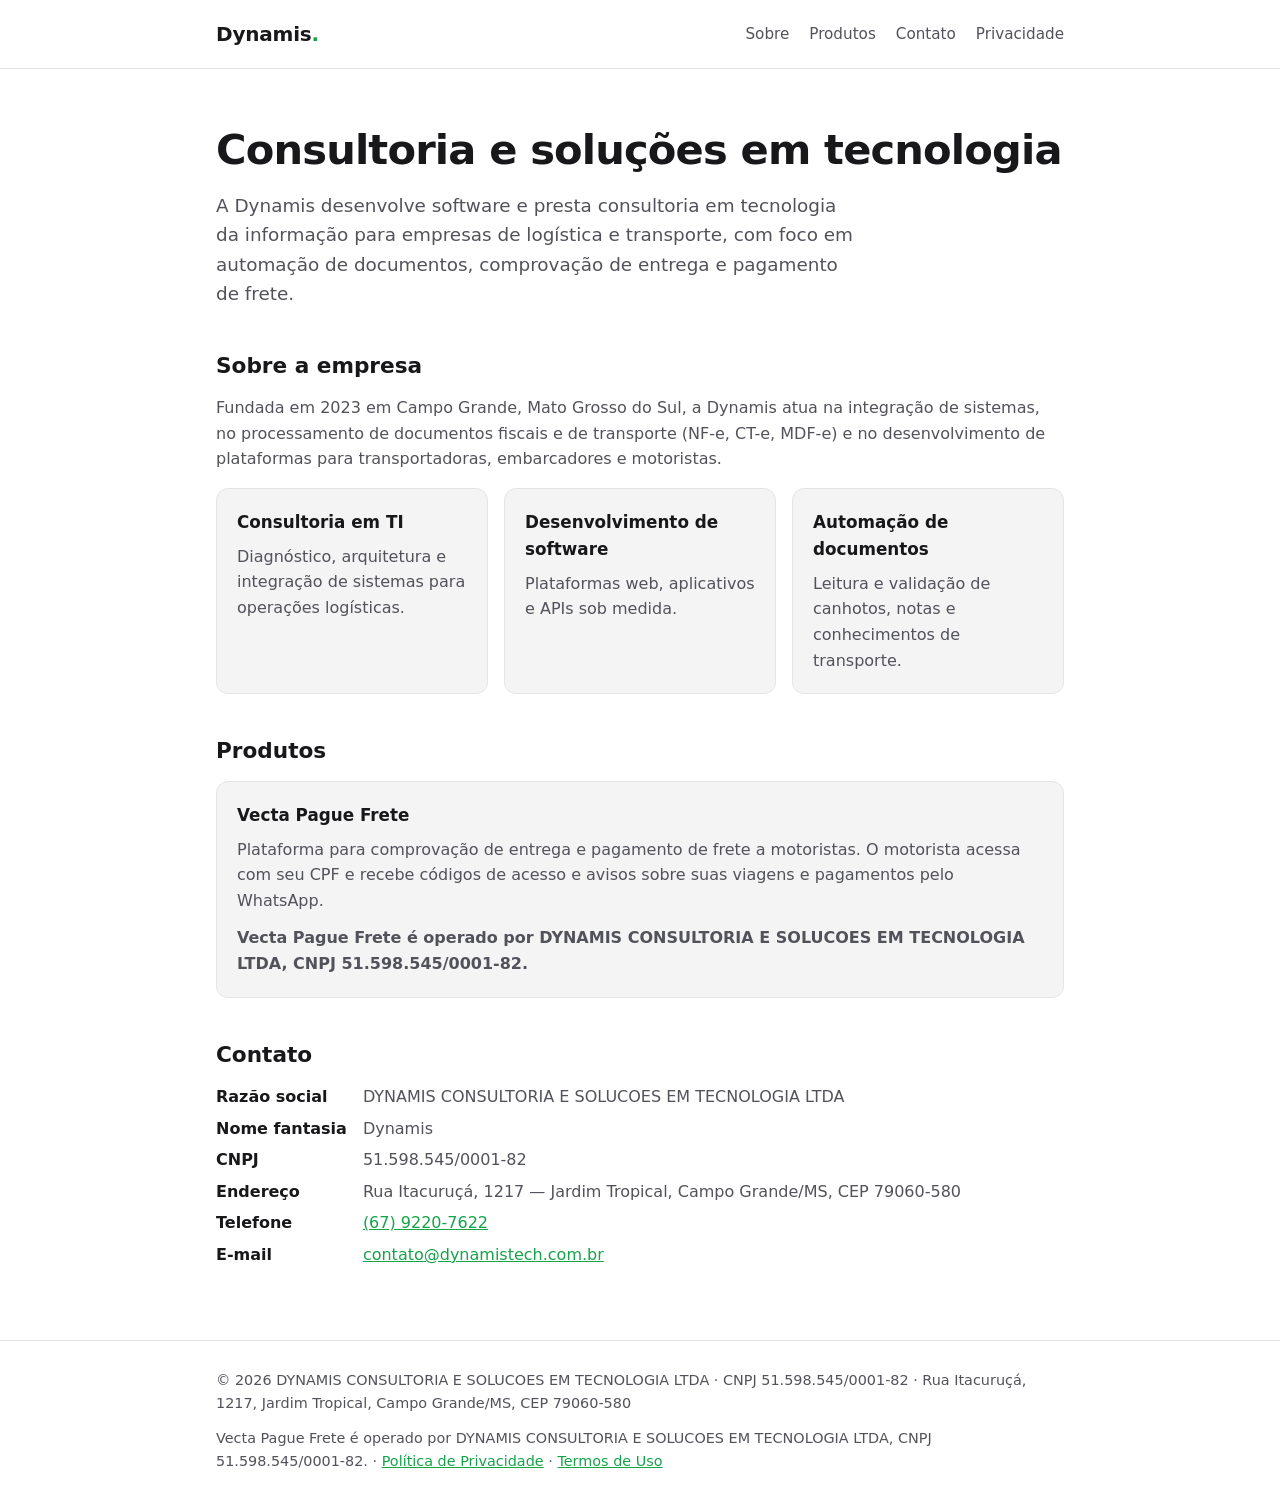
==== index.html @ b194f67d "Site institucional da Dynamis" ====
<!doctype html>
<html lang="pt-BR">
<head>
  <meta charset="utf-8">
  <meta name="viewport" content="width=device-width, initial-scale=1">
  <title>Dynamis — Consultoria e Soluções em Tecnologia</title>
  <meta name="description" content="Dynamis Consultoria e Soluções em Tecnologia Ltda — consultoria em TI e desenvolvimento de software para logística e transporte. Campo Grande/MS.">
  <!-- META_DOMAIN_VERIFICATION: cole aqui a meta tag facebook-domain-verification se usar esse método -->
  <link rel="stylesheet" href="styles.css">
</head>
<body>
  <header>
    <div class="wrap">
      <a class="brand" href="index.html">Dynamis<span>.</span></a>
      <nav>
        <a href="#sobre">Sobre</a>
        <a href="#produtos">Produtos</a>
        <a href="#contato">Contato</a>
        <a href="privacidade.html">Privacidade</a>
      </nav>
    </div>
  </header>

  <main>
    <div class="wrap">
      <h1>Consultoria e soluções em tecnologia</h1>
      <p class="lead">A Dynamis desenvolve software e presta consultoria em tecnologia da informação para empresas de logística e transporte, com foco em automação de documentos, comprovação de entrega e pagamento de frete.</p>

      <h2 id="sobre">Sobre a empresa</h2>
      <p>Fundada em 2023 em Campo Grande, Mato Grosso do Sul, a Dynamis atua na integração de sistemas, no processamento de documentos fiscais e de transporte (NF-e, CT-e, MDF-e) e no desenvolvimento de plataformas para transportadoras, embarcadores e motoristas.</p>

      <div class="grid">
        <div class="card">
          <h3>Consultoria em TI</h3>
          <p>Diagnóstico, arquitetura e integração de sistemas para operações logísticas.</p>
        </div>
        <div class="card">
          <h3>Desenvolvimento de software</h3>
          <p>Plataformas web, aplicativos e APIs sob medida.</p>
        </div>
        <div class="card">
          <h3>Automação de documentos</h3>
          <p>Leitura e validação de canhotos, notas e conhecimentos de transporte.</p>
        </div>
      </div>

      <h2 id="produtos">Produtos</h2>
      <div class="card">
        <h3>Vecta Pague Frete</h3>
        <p>Plataforma para comprovação de entrega e pagamento de frete a motoristas. O motorista acessa com seu CPF e recebe códigos de acesso e avisos sobre suas viagens e pagamentos pelo WhatsApp.</p>
        <p><strong>Vecta Pague Frete é operado por DYNAMIS CONSULTORIA E SOLUCOES EM TECNOLOGIA LTDA, CNPJ 51.598.545/0001-82.</strong></p>
      </div>

      <h2 id="contato">Contato</h2>
      <dl>
        <dt>Razão social</dt><dd>DYNAMIS CONSULTORIA E SOLUCOES EM TECNOLOGIA LTDA</dd>
        <dt>Nome fantasia</dt><dd>Dynamis</dd>
        <dt>CNPJ</dt><dd>51.598.545/0001-82</dd>
        <dt>Endereço</dt><dd>Rua Itacuruçá, 1217 — Jardim Tropical, Campo Grande/MS, CEP 79060-580</dd>
        <dt>Telefone</dt><dd><a href="tel:+556792207622">(67) 9220-7622</a></dd>
        <dt>E-mail</dt><dd><a href="mailto:contato@dynamistech.com.br">contato@dynamistech.com.br</a></dd>
      </dl>
    </div>
  </main>

  <footer>
    <div class="wrap">
      <p>© 2026 DYNAMIS CONSULTORIA E SOLUCOES EM TECNOLOGIA LTDA · CNPJ 51.598.545/0001-82 · Rua Itacuruçá, 1217, Jardim Tropical, Campo Grande/MS, CEP 79060-580</p>
      <p>Vecta Pague Frete é operado por DYNAMIS CONSULTORIA E SOLUCOES EM TECNOLOGIA LTDA, CNPJ 51.598.545/0001-82. · <a href="privacidade.html">Política de Privacidade</a> · <a href="termos.html">Termos de Uso</a></p>
    </div>
  </footer>
</body>
</html>
---- styles.css ----
:root {
  --bg: #ffffff;
  --fg: #18181b;
  --muted: #52525b;
  --line: #e4e4e7;
  --soft: #f4f4f5;
  --accent: #16a34a;
}
@media (prefers-color-scheme: dark) {
  :root {
    --bg: #09090b;
    --fg: #fafafa;
    --muted: #a1a1aa;
    --line: #27272a;
    --soft: #18181b;
    --accent: #4ade80;
  }
}
* { box-sizing: border-box; margin: 0; padding: 0; }
body {
  font-family: system-ui, -apple-system, "Segoe UI", Roboto, sans-serif;
  background: var(--bg);
  color: var(--fg);
  line-height: 1.6;
}
a { color: var(--accent); }
.wrap { max-width: 880px; margin: 0 auto; padding: 0 16px; }
header { border-bottom: 1px solid var(--line); }
header .wrap { display: flex; justify-content: space-between; align-items: center; padding-top: 18px; padding-bottom: 18px; gap: 16px; flex-wrap: wrap; }
.brand { font-weight: 700; font-size: 1.25rem; color: var(--fg); text-decoration: none; letter-spacing: -0.01em; }
.brand span { color: var(--accent); }
nav { display: flex; gap: 20px; flex-wrap: wrap; }
nav a { color: var(--muted); text-decoration: none; font-size: 0.95rem; }
nav a:hover { color: var(--fg); }
main { padding: 56px 0 72px; }
h1 { font-size: clamp(1.8rem, 4vw, 2.6rem); line-height: 1.2; letter-spacing: -0.02em; margin-bottom: 16px; }
h2 { font-size: 1.35rem; margin: 40px 0 12px; }
h3 { font-size: 1.05rem; margin: 24px 0 8px; }
p, li { color: var(--muted); }
p + p { margin-top: 12px; }
ul { padding-left: 20px; margin-top: 8px; }
li + li { margin-top: 4px; }
.lead { font-size: 1.15rem; max-width: 640px; }
.grid { display: grid; grid-template-columns: repeat(auto-fit, minmax(240px, 1fr)); gap: 16px; margin-top: 16px; }
.card { border: 1px solid var(--line); border-radius: 12px; padding: 20px; background: var(--soft); }
.card h3 { margin-top: 0; color: var(--fg); }
dl { display: grid; grid-template-columns: max-content 1fr; gap: 6px 16px; margin-top: 12px; }
dt { color: var(--fg); font-weight: 600; }
dd { color: var(--muted); }
@media (max-width: 520px) { dl { grid-template-columns: 1fr; } dd { margin-bottom: 8px; } }
footer { border-top: 1px solid var(--line); padding: 28px 0; font-size: 0.9rem; }
footer p { color: var(--muted); }
.updated { font-size: 0.9rem; margin-bottom: 24px; }
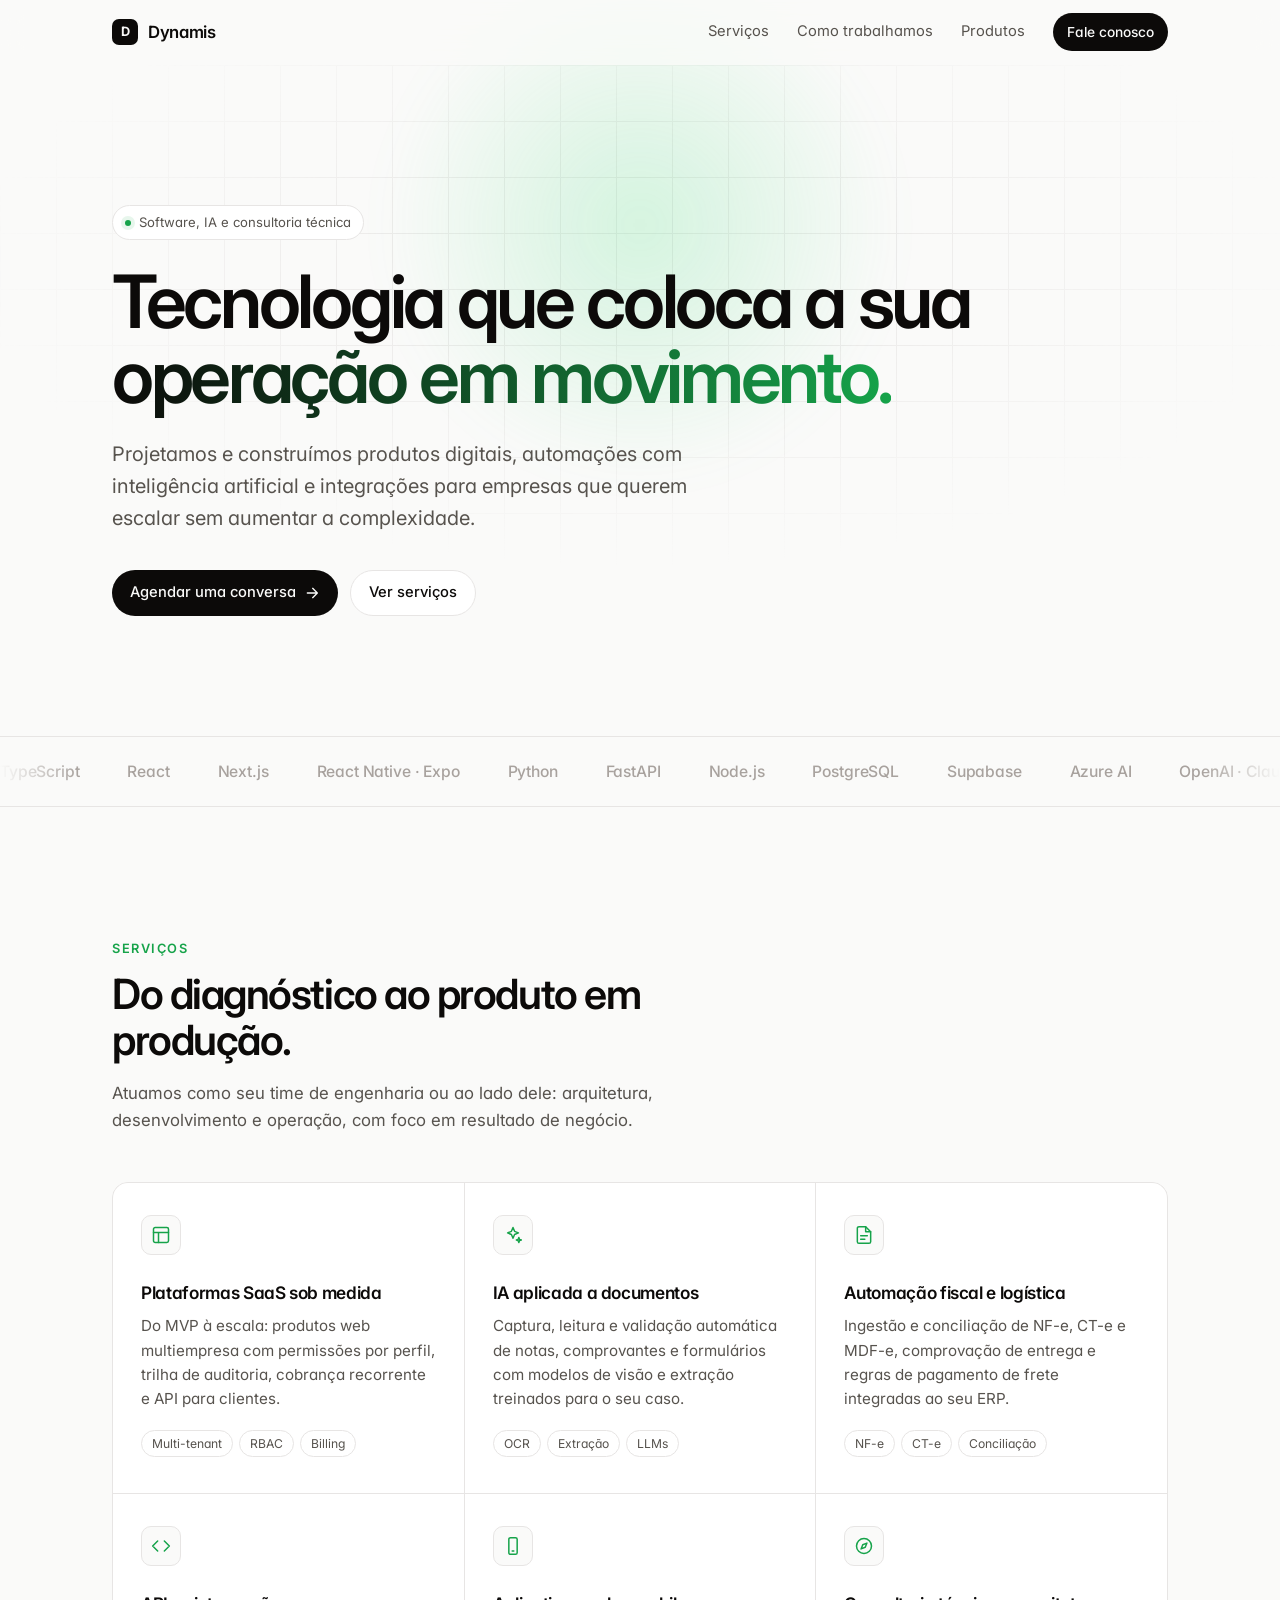
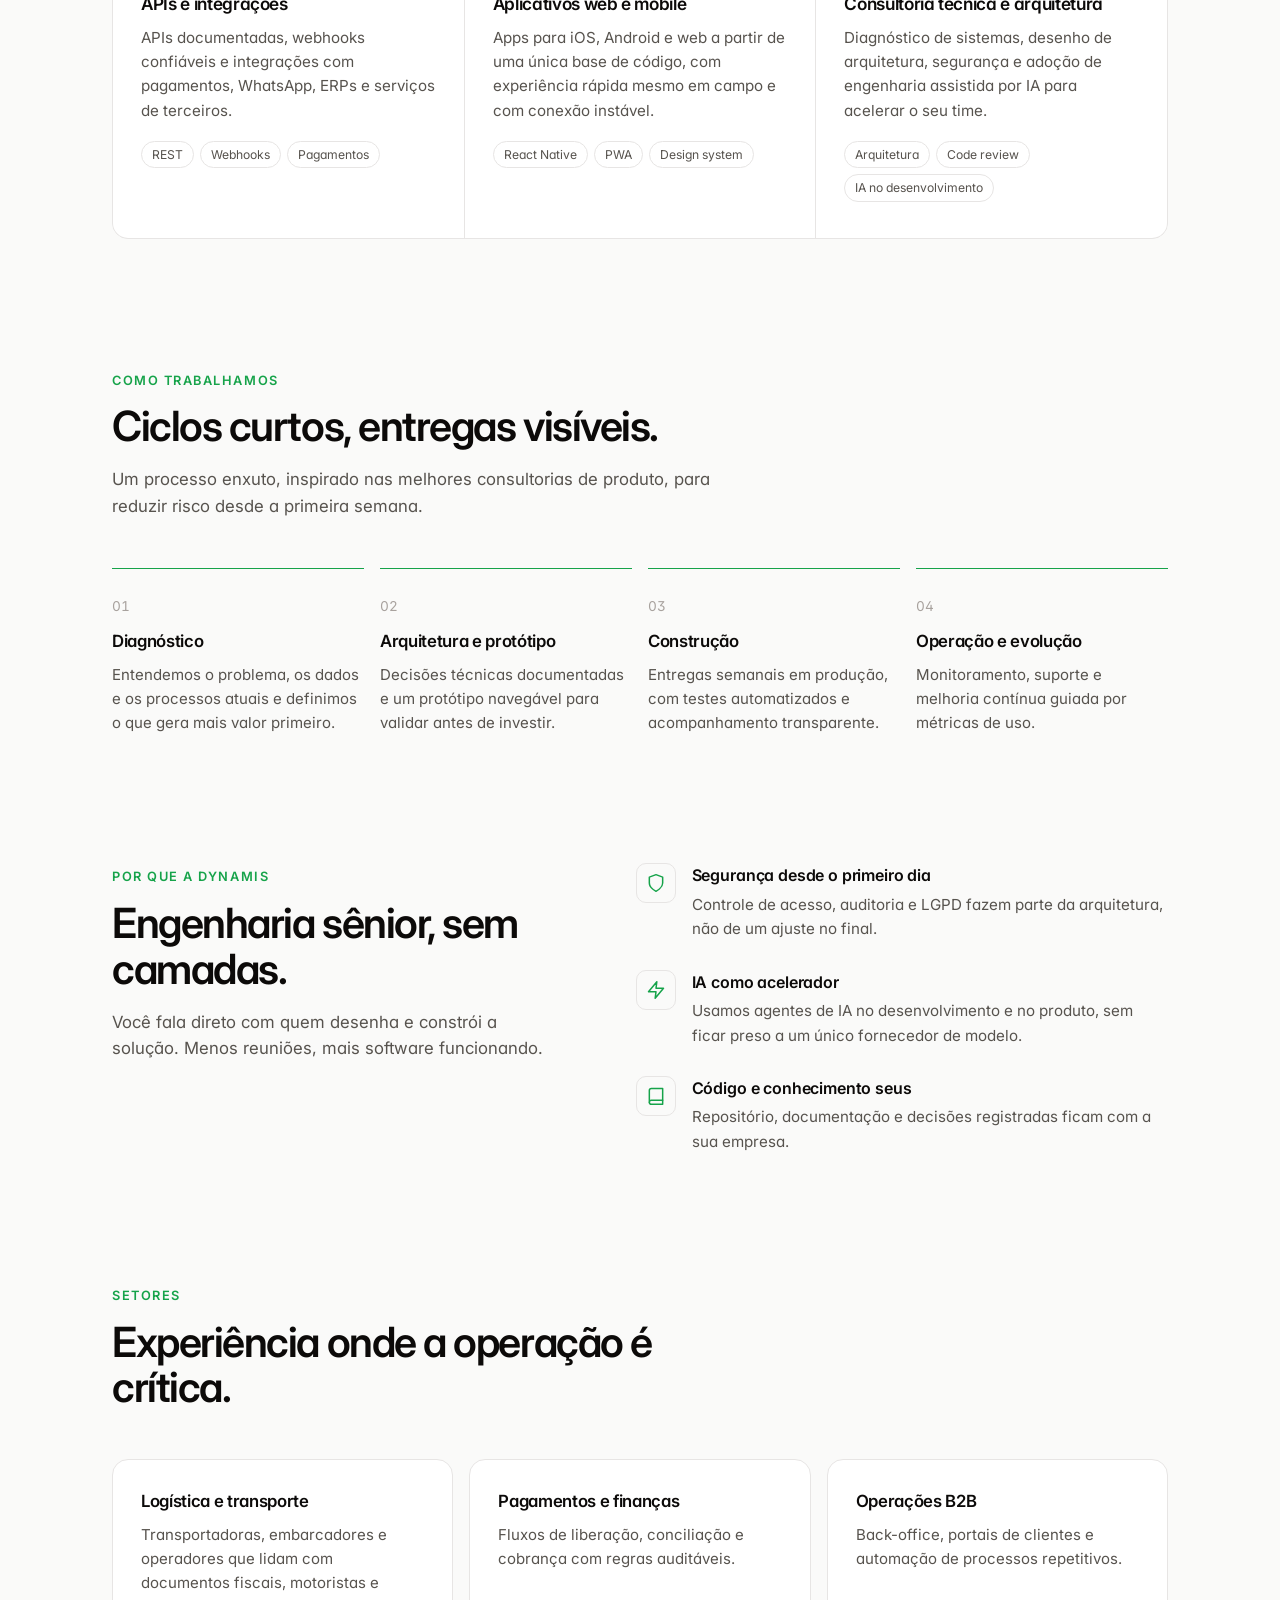
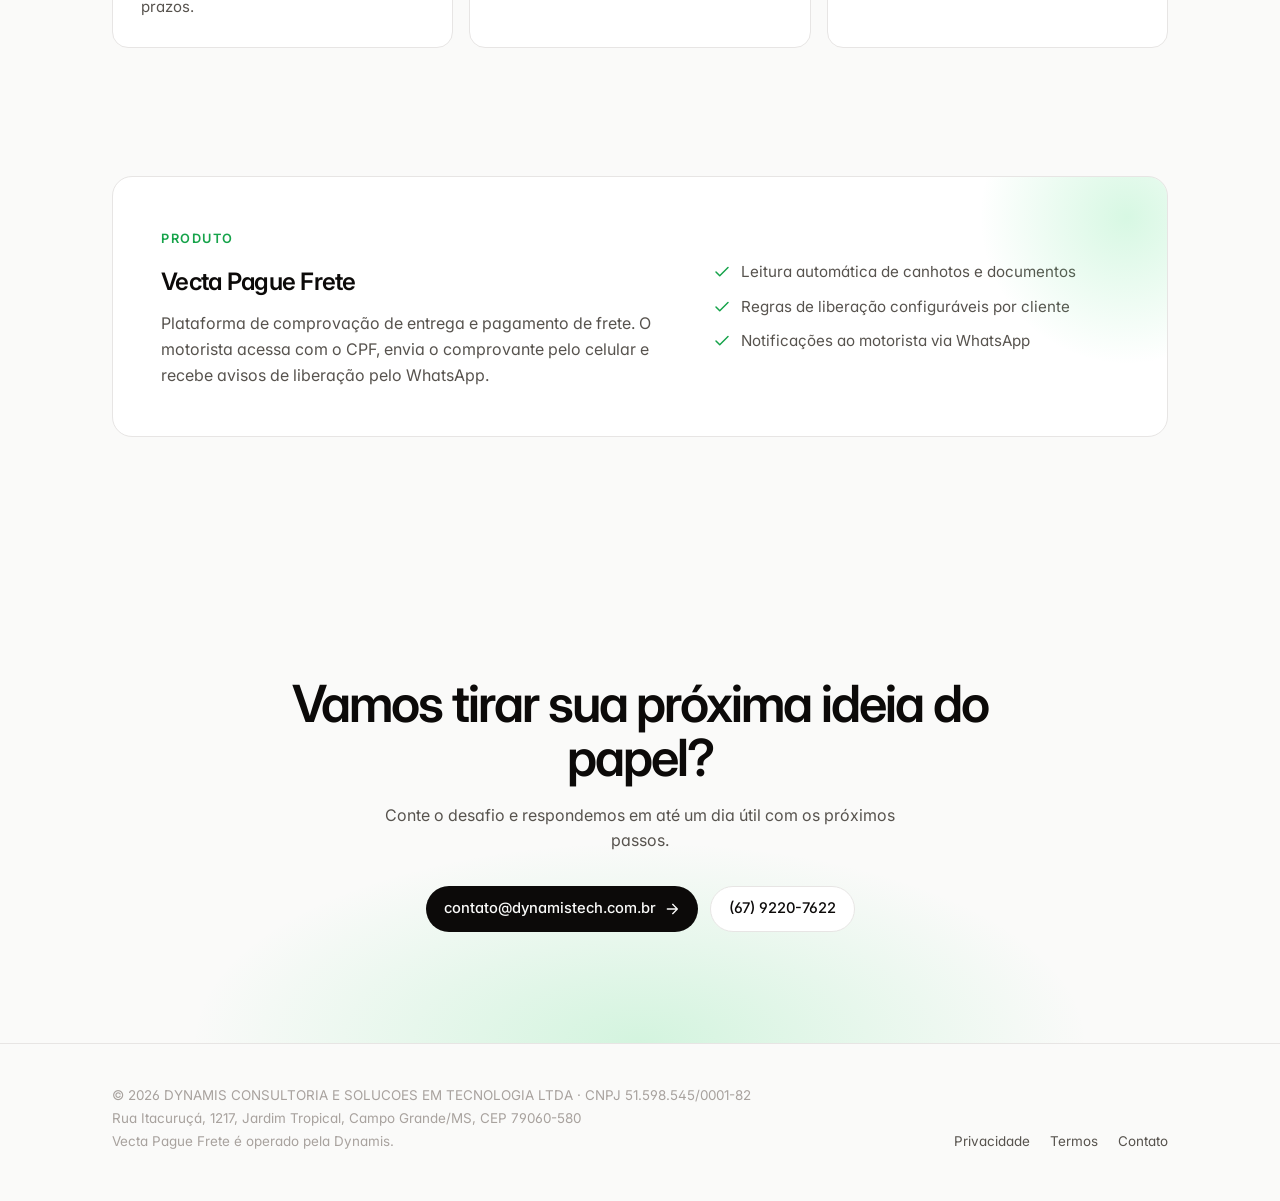
==== commit 14f2ec9e: "Redesenho minimalista, serviços e dados legais mais discretos" ====
--- a/index.html
+++ b/index.html
@@ -1,73 +1,232 @@
 <!doctype html>
-<html lang="pt-BR">
+<html lang="pt-BR" class="no-js">
 <head>
   <meta charset="utf-8">
   <meta name="viewport" content="width=device-width, initial-scale=1">
-  <title>Dynamis — Consultoria e Soluções em Tecnologia</title>
-  <meta name="description" content="Dynamis Consultoria e Soluções em Tecnologia Ltda — consultoria em TI e desenvolvimento de software para logística e transporte. Campo Grande/MS.">
+  <title>Dynamis — Software, IA e consultoria técnica</title>
+  <meta name="description" content="Desenvolvemos produtos digitais, automações com IA e integrações para empresas que querem operar com mais eficiência. Consultoria técnica, SaaS, apps e APIs.">
+  <meta property="og:title" content="Dynamis — Software, IA e consultoria técnica">
+  <meta property="og:description" content="Produtos digitais, automações com IA e integrações sob medida.">
+  <meta property="og:url" content="https://dynamistech.com.br/">
+  <meta property="og:type" content="website">
+  <meta name="theme-color" content="#0a0a0a" media="(prefers-color-scheme: dark)">
+  <meta name="theme-color" content="#fafaf9" media="(prefers-color-scheme: light)">
+  <link rel="icon" href="data:image/svg+xml,%3Csvg xmlns='http://www.w3.org/2000/svg' viewBox='0 0 32 32'%3E%3Crect width='32' height='32' rx='8' fill='%230c0a09'/%3E%3Ctext x='16' y='22' font-family='Arial' font-weight='700' font-size='17' fill='%234ade80' text-anchor='middle'%3ED%3C/text%3E%3C/svg%3E">
+  <link rel="preconnect" href="https://fonts.googleapis.com">
+  <link rel="preconnect" href="https://fonts.gstatic.com" crossorigin>
+  <link href="https://fonts.googleapis.com/css2?family=Inter:wght@400;500;600;700&display=swap" rel="stylesheet">
   <!-- META_DOMAIN_VERIFICATION: cole aqui a meta tag facebook-domain-verification se usar esse método -->
   <link rel="stylesheet" href="styles.css">
+  <script type="application/ld+json">
+  {
+    "@context": "https://schema.org",
+    "@type": "Organization",
+    "name": "Dynamis",
+    "legalName": "DYNAMIS CONSULTORIA E SOLUCOES EM TECNOLOGIA LTDA",
+    "taxID": "51.598.545/0001-82",
+    "url": "https://dynamistech.com.br",
+    "email": "contato@dynamistech.com.br",
+    "telephone": "+55-67-9220-7622",
+    "address": {
+      "@type": "PostalAddress",
+      "streetAddress": "Rua Itacuruçá, 1217 - Jardim Tropical",
+      "addressLocality": "Campo Grande",
+      "addressRegion": "MS",
+      "postalCode": "79060-580",
+      "addressCountry": "BR"
+    }
+  }
+  </script>
 </head>
 <body>
-  <header>
+  <header class="site-header">
     <div class="wrap">
-      <a class="brand" href="index.html">Dynamis<span>.</span></a>
-      <nav>
-        <a href="#sobre">Sobre</a>
-        <a href="#produtos">Produtos</a>
-        <a href="#contato">Contato</a>
-        <a href="privacidade.html">Privacidade</a>
+      <a class="brand" href="index.html" aria-label="Dynamis, início"><span class="brand-mark">D</span>Dynamis</a>
+      <nav class="nav" aria-label="Principal">
+        <a class="hide-sm" href="#servicos">Serviços</a>
+        <a class="hide-sm" href="#como-trabalhamos">Como trabalhamos</a>
+        <a class="hide-sm" href="#produtos">Produtos</a>
+        <a class="btn btn-primary" href="#contato">Fale conosco</a>
       </nav>
     </div>
   </header>
 
   <main>
+    <section class="hero">
+      <div class="wrap">
+        <span class="eyebrow reveal"><span class="dot"></span>Software, IA e consultoria técnica</span>
+        <h1 class="reveal" style="--d:.08s">Tecnologia que coloca a sua <span class="accent">operação em movimento.</span></h1>
+        <p class="lead reveal" style="--d:.16s">Projetamos e construímos produtos digitais, automações com inteligência artificial e integrações para empresas que querem escalar sem aumentar a complexidade.</p>
+        <div class="actions reveal" style="--d:.24s">
+          <a class="btn btn-primary" href="#contato">Agendar uma conversa
+            <svg viewBox="0 0 24 24" fill="none" stroke="currentColor" stroke-width="2" stroke-linecap="round" stroke-linejoin="round"><path d="M5 12h14M13 5l7 7-7 7"/></svg>
+          </a>
+          <a class="btn btn-ghost" href="#servicos">Ver serviços</a>
+        </div>
+      </div>
+    </section>
+
+    <div class="marquee" aria-label="Tecnologias">
+      <div class="marquee-track">
+        <span>TypeScript</span><span>React</span><span>Next.js</span><span>React Native · Expo</span><span>Python</span><span>FastAPI</span><span>Node.js</span><span>PostgreSQL</span><span>Supabase</span><span>Azure AI</span><span>OpenAI · Claude · Gemini</span><span>Stripe</span><span>Docker</span><span>Cloudflare</span><span>OpenAPI</span>
+        <span aria-hidden="true">TypeScript</span><span aria-hidden="true">React</span><span aria-hidden="true">Next.js</span><span aria-hidden="true">React Native · Expo</span><span aria-hidden="true">Python</span><span aria-hidden="true">FastAPI</span><span aria-hidden="true">Node.js</span><span aria-hidden="true">PostgreSQL</span><span aria-hidden="true">Supabase</span><span aria-hidden="true">Azure AI</span><span aria-hidden="true">OpenAI · Claude · Gemini</span><span aria-hidden="true">Stripe</span><span aria-hidden="true">Docker</span><span aria-hidden="true">Cloudflare</span><span aria-hidden="true">OpenAPI</span>
+      </div>
+    </div>
+
+    <section class="block" id="servicos">
+      <div class="wrap">
+        <div class="section-head reveal">
+          <span class="kicker">Serviços</span>
+          <h2>Do diagnóstico ao produto em produção.</h2>
+          <p>Atuamos como seu time de engenharia ou ao lado dele: arquitetura, desenvolvimento e operação, com foco em resultado de negócio.</p>
+        </div>
+
+        <div class="services reveal">
+          <article class="service">
+            <div class="icon"><svg viewBox="0 0 24 24" fill="none" stroke="currentColor" stroke-width="1.8" stroke-linecap="round" stroke-linejoin="round"><rect x="3" y="3" width="18" height="18" rx="2"/><path d="M3 9h18M9 21V9"/></svg></div>
+            <h3>Plataformas SaaS sob medida</h3>
+            <p>Do MVP à escala: produtos web multiempresa com permissões por perfil, trilha de auditoria, cobrança recorrente e API para clientes.</p>
+            <div class="tags"><span>Multi-tenant</span><span>RBAC</span><span>Billing</span></div>
+          </article>
+
+          <article class="service">
+            <div class="icon"><svg viewBox="0 0 24 24" fill="none" stroke="currentColor" stroke-width="1.8" stroke-linecap="round" stroke-linejoin="round"><path d="M12 3l1.9 4.6L18.5 9.5l-4.6 1.9L12 16l-1.9-4.6L5.5 9.5l4.6-1.9z"/><path d="M19 15l.8 2.2L22 18l-2.2.8L19 21l-.8-2.2L16 18l2.2-.8z"/></svg></div>
+            <h3>IA aplicada a documentos</h3>
+            <p>Captura, leitura e validação automática de notas, comprovantes e formulários com modelos de visão e extração treinados para o seu caso.</p>
+            <div class="tags"><span>OCR</span><span>Extração</span><span>LLMs</span></div>
+          </article>
+
+          <article class="service">
+            <div class="icon"><svg viewBox="0 0 24 24" fill="none" stroke="currentColor" stroke-width="1.8" stroke-linecap="round" stroke-linejoin="round"><path d="M14 2H6a2 2 0 0 0-2 2v16a2 2 0 0 0 2 2h12a2 2 0 0 0 2-2V8z"/><path d="M14 2v6h6M8 13h8M8 17h5"/></svg></div>
+            <h3>Automação fiscal e logística</h3>
+            <p>Ingestão e conciliação de NF-e, CT-e e MDF-e, comprovação de entrega e regras de pagamento de frete integradas ao seu ERP.</p>
+            <div class="tags"><span>NF-e</span><span>CT-e</span><span>Conciliação</span></div>
+          </article>
+
+          <article class="service">
+            <div class="icon"><svg viewBox="0 0 24 24" fill="none" stroke="currentColor" stroke-width="1.8" stroke-linecap="round" stroke-linejoin="round"><path d="M16 18l6-6-6-6M8 6l-6 6 6 6"/></svg></div>
+            <h3>APIs e integrações</h3>
+            <p>APIs documentadas, webhooks confiáveis e integrações com pagamentos, WhatsApp, ERPs e serviços de terceiros.</p>
+            <div class="tags"><span>REST</span><span>Webhooks</span><span>Pagamentos</span></div>
+          </article>
+
+          <article class="service">
+            <div class="icon"><svg viewBox="0 0 24 24" fill="none" stroke="currentColor" stroke-width="1.8" stroke-linecap="round" stroke-linejoin="round"><rect x="7" y="2" width="10" height="20" rx="2"/><path d="M11 18h2"/></svg></div>
+            <h3>Aplicativos web e mobile</h3>
+            <p>Apps para iOS, Android e web a partir de uma única base de código, com experiência rápida mesmo em campo e com conexão instável.</p>
+            <div class="tags"><span>React Native</span><span>PWA</span><span>Design system</span></div>
+          </article>
+
+          <article class="service">
+            <div class="icon"><svg viewBox="0 0 24 24" fill="none" stroke="currentColor" stroke-width="1.8" stroke-linecap="round" stroke-linejoin="round"><circle cx="12" cy="12" r="9"/><path d="M15.5 8.5l-2 5-5 2 2-5z"/></svg></div>
+            <h3>Consultoria técnica e arquitetura</h3>
+            <p>Diagnóstico de sistemas, desenho de arquitetura, segurança e adoção de engenharia assistida por IA para acelerar o seu time.</p>
+            <div class="tags"><span>Arquitetura</span><span>Code review</span><span>IA no desenvolvimento</span></div>
+          </article>
+        </div>
+      </div>
+    </section>
+
+    <section class="block" id="como-trabalhamos" style="padding-top:0">
+      <div class="wrap">
+        <div class="section-head reveal">
+          <span class="kicker">Como trabalhamos</span>
+          <h2>Ciclos curtos, entregas visíveis.</h2>
+          <p>Um processo enxuto, inspirado nas melhores consultorias de produto, para reduzir risco desde a primeira semana.</p>
+        </div>
+        <div class="process">
+          <div class="step"><span class="num">01</span><h3>Diagnóstico</h3><p>Entendemos o problema, os dados e os processos atuais e definimos o que gera mais valor primeiro.</p></div>
+          <div class="step"><span class="num">02</span><h3>Arquitetura e protótipo</h3><p>Decisões técnicas documentadas e um protótipo navegável para validar antes de investir.</p></div>
+          <div class="step"><span class="num">03</span><h3>Construção</h3><p>Entregas semanais em produção, com testes automatizados e acompanhamento transparente.</p></div>
+          <div class="step"><span class="num">04</span><h3>Operação e evolução</h3><p>Monitoramento, suporte e melhoria contínua guiada por métricas de uso.</p></div>
+        </div>
+      </div>
+    </section>
+
+    <section class="block" style="padding-top:0">
+      <div class="wrap split">
+        <div class="section-head reveal" style="margin-bottom:0">
+          <span class="kicker">Por que a Dynamis</span>
+          <h2>Engenharia sênior, sem camadas.</h2>
+          <p>Você fala direto com quem desenha e constrói a solução. Menos reuniões, mais software funcionando.</p>
+        </div>
+        <div class="principles" data-stagger>
+          <div class="principle reveal">
+            <div class="icon"><svg viewBox="0 0 24 24" fill="none" stroke="currentColor" stroke-width="1.8" stroke-linecap="round" stroke-linejoin="round"><path d="M12 22s8-4 8-10V5l-8-3-8 3v7c0 6 8 10 8 10z"/></svg></div>
+            <div><h3>Segurança desde o primeiro dia</h3><p>Controle de acesso, auditoria e LGPD fazem parte da arquitetura, não de um ajuste no final.</p></div>
+          </div>
+          <div class="principle reveal">
+            <div class="icon"><svg viewBox="0 0 24 24" fill="none" stroke="currentColor" stroke-width="1.8" stroke-linecap="round" stroke-linejoin="round"><path d="M13 2L3 14h9l-1 8 10-12h-9z"/></svg></div>
+            <div><h3>IA como acelerador</h3><p>Usamos agentes de IA no desenvolvimento e no produto, sem ficar preso a um único fornecedor de modelo.</p></div>
+          </div>
+          <div class="principle reveal">
+            <div class="icon"><svg viewBox="0 0 24 24" fill="none" stroke="currentColor" stroke-width="1.8" stroke-linecap="round" stroke-linejoin="round"><path d="M4 19.5A2.5 2.5 0 0 1 6.5 17H20V3H6.5A2.5 2.5 0 0 0 4 5.5z"/><path d="M4 19.5A2.5 2.5 0 0 0 6.5 22H20v-5"/></svg></div>
+            <div><h3>Código e conhecimento seus</h3><p>Repositório, documentação e decisões registradas ficam com a sua empresa.</p></div>
+          </div>
+        </div>
+      </div>
+    </section>
+
+    <section class="block" style="padding-top:0">
+      <div class="wrap">
+        <div class="section-head reveal">
+          <span class="kicker">Setores</span>
+          <h2>Experiência onde a operação é crítica.</h2>
+        </div>
+        <div class="sectors" data-stagger>
+          <div class="card reveal"><h3>Logística e transporte</h3><p>Transportadoras, embarcadores e operadores que lidam com documentos fiscais, motoristas e prazos.</p></div>
+          <div class="card reveal"><h3>Pagamentos e finanças</h3><p>Fluxos de liberação, conciliação e cobrança com regras auditáveis.</p></div>
+          <div class="card reveal"><h3>Operações B2B</h3><p>Back-office, portais de clientes e automação de processos repetitivos.</p></div>
+        </div>
+      </div>
+    </section>
+
+    <section class="block" id="produtos" style="padding-top:0">
+      <div class="wrap">
+        <div class="product reveal">
+          <div>
+            <span class="kicker">Produto</span>
+            <h3 style="margin-top:12px">Vecta Pague Frete</h3>
+            <p>Plataforma de comprovação de entrega e pagamento de frete. O motorista acessa com o CPF, envia o comprovante pelo celular e recebe avisos de liberação pelo WhatsApp.</p>
+          </div>
+          <ul>
+            <li><svg viewBox="0 0 24 24" fill="none" stroke="currentColor" stroke-width="2" stroke-linecap="round" stroke-linejoin="round"><path d="M20 6L9 17l-5-5"/></svg>Leitura automática de canhotos e documentos</li>
+            <li><svg viewBox="0 0 24 24" fill="none" stroke="currentColor" stroke-width="2" stroke-linecap="round" stroke-linejoin="round"><path d="M20 6L9 17l-5-5"/></svg>Regras de liberação configuráveis por cliente</li>
+            <li><svg viewBox="0 0 24 24" fill="none" stroke="currentColor" stroke-width="2" stroke-linecap="round" stroke-linejoin="round"><path d="M20 6L9 17l-5-5"/></svg>Notificações ao motorista via WhatsApp</li>
+          </ul>
+        </div>
+      </div>
+    </section>
+
+    <section class="cta" id="contato">
+      <div class="wrap reveal">
+        <h2>Vamos tirar sua próxima ideia do papel?</h2>
+        <p>Conte o desafio e respondemos em até um dia útil com os próximos passos.</p>
+        <div class="actions">
+          <a class="btn btn-primary" href="mailto:contato@dynamistech.com.br?subject=Projeto%20com%20a%20Dynamis">contato@dynamistech.com.br
+            <svg viewBox="0 0 24 24" fill="none" stroke="currentColor" stroke-width="2" stroke-linecap="round" stroke-linejoin="round"><path d="M5 12h14M13 5l7 7-7 7"/></svg>
+          </a>
+          <a class="btn btn-ghost" href="tel:+556792207622">(67) 9220-7622</a>
+        </div>
+      </div>
+    </section>
+  </main>
+
+  <footer class="site-footer">
     <div class="wrap">
-      <h1>Consultoria e soluções em tecnologia</h1>
-      <p class="lead">A Dynamis desenvolve software e presta consultoria em tecnologia da informação para empresas de logística e transporte, com foco em automação de documentos, comprovação de entrega e pagamento de frete.</p>
-
-      <h2 id="sobre">Sobre a empresa</h2>
-      <p>Fundada em 2023 em Campo Grande, Mato Grosso do Sul, a Dynamis atua na integração de sistemas, no processamento de documentos fiscais e de transporte (NF-e, CT-e, MDF-e) e no desenvolvimento de plataformas para transportadoras, embarcadores e motoristas.</p>
-
-      <div class="grid">
-        <div class="card">
-          <h3>Consultoria em TI</h3>
-          <p>Diagnóstico, arquitetura e integração de sistemas para operações logísticas.</p>
-        </div>
-        <div class="card">
-          <h3>Desenvolvimento de software</h3>
-          <p>Plataformas web, aplicativos e APIs sob medida.</p>
-        </div>
-        <div class="card">
-          <h3>Automação de documentos</h3>
-          <p>Leitura e validação de canhotos, notas e conhecimentos de transporte.</p>
-        </div>
-      </div>
-
-      <h2 id="produtos">Produtos</h2>
-      <div class="card">
-        <h3>Vecta Pague Frete</h3>
-        <p>Plataforma para comprovação de entrega e pagamento de frete a motoristas. O motorista acessa com seu CPF e recebe códigos de acesso e avisos sobre suas viagens e pagamentos pelo WhatsApp.</p>
-        <p><strong>Vecta Pague Frete é operado por DYNAMIS CONSULTORIA E SOLUCOES EM TECNOLOGIA LTDA, CNPJ 51.598.545/0001-82.</strong></p>
-      </div>
-
-      <h2 id="contato">Contato</h2>
-      <dl>
-        <dt>Razão social</dt><dd>DYNAMIS CONSULTORIA E SOLUCOES EM TECNOLOGIA LTDA</dd>
-        <dt>Nome fantasia</dt><dd>Dynamis</dd>
-        <dt>CNPJ</dt><dd>51.598.545/0001-82</dd>
-        <dt>Endereço</dt><dd>Rua Itacuruçá, 1217 — Jardim Tropical, Campo Grande/MS, CEP 79060-580</dd>
-        <dt>Telefone</dt><dd><a href="tel:+556792207622">(67) 9220-7622</a></dd>
-        <dt>E-mail</dt><dd><a href="mailto:contato@dynamistech.com.br">contato@dynamistech.com.br</a></dd>
-      </dl>
-    </div>
-  </main>
-
-  <footer>
-    <div class="wrap">
-      <p>© 2026 DYNAMIS CONSULTORIA E SOLUCOES EM TECNOLOGIA LTDA · CNPJ 51.598.545/0001-82 · Rua Itacuruçá, 1217, Jardim Tropical, Campo Grande/MS, CEP 79060-580</p>
-      <p>Vecta Pague Frete é operado por DYNAMIS CONSULTORIA E SOLUCOES EM TECNOLOGIA LTDA, CNPJ 51.598.545/0001-82. · <a href="privacidade.html">Política de Privacidade</a> · <a href="termos.html">Termos de Uso</a></p>
+      <div class="legal">
+        © <span id="year">2026</span> DYNAMIS CONSULTORIA E SOLUCOES EM TECNOLOGIA LTDA · CNPJ 51.598.545/0001-82<br>
+        Rua Itacuruçá, 1217, Jardim Tropical, Campo Grande/MS, CEP 79060-580<br>
+        Vecta Pague Frete é operado pela Dynamis.
+      </div>
+      <div class="links">
+        <a href="privacidade.html">Privacidade</a>
+        <a href="termos.html">Termos</a>
+        <a href="mailto:contato@dynamistech.com.br">Contato</a>
+      </div>
     </div>
   </footer>
+
+  <script src="script.js"></script>
 </body>
 </html>
--- a/styles.css
+++ b/styles.css
@@ -1,53 +1,230 @@
 :root {
-  --bg: #ffffff;
-  --fg: #18181b;
-  --muted: #52525b;
-  --line: #e4e4e7;
-  --soft: #f4f4f5;
+  --bg: #fafaf9;
+  --bg-elev: #ffffff;
+  --fg: #0c0a09;
+  --muted: #57534e;
+  --subtle: #a8a29e;
+  --line: #e7e5e4;
   --accent: #16a34a;
+  --accent-soft: rgba(22, 163, 74, 0.10);
+  --glow: rgba(74, 222, 128, 0.22);
+  --radius: 16px;
+  --ease: cubic-bezier(0.22, 1, 0.36, 1);
+  color-scheme: light;
 }
 @media (prefers-color-scheme: dark) {
   :root {
-    --bg: #09090b;
+    --bg: #0a0a0a;
+    --bg-elev: #111111;
     --fg: #fafafa;
-    --muted: #a1a1aa;
-    --line: #27272a;
-    --soft: #18181b;
+    --muted: #a3a3a3;
+    --subtle: #525252;
+    --line: #1f1f1f;
     --accent: #4ade80;
+    --accent-soft: rgba(74, 222, 128, 0.10);
+    --glow: rgba(74, 222, 128, 0.14);
+    color-scheme: dark;
   }
 }
+
 * { box-sizing: border-box; margin: 0; padding: 0; }
+html { scroll-behavior: smooth; -webkit-text-size-adjust: 100%; }
 body {
-  font-family: system-ui, -apple-system, "Segoe UI", Roboto, sans-serif;
+  font-family: "Inter", system-ui, -apple-system, "Segoe UI", Roboto, sans-serif;
+  font-feature-settings: "ss01", "cv11";
   background: var(--bg);
   color: var(--fg);
   line-height: 1.6;
-}
-a { color: var(--accent); }
-.wrap { max-width: 880px; margin: 0 auto; padding: 0 16px; }
-header { border-bottom: 1px solid var(--line); }
-header .wrap { display: flex; justify-content: space-between; align-items: center; padding-top: 18px; padding-bottom: 18px; gap: 16px; flex-wrap: wrap; }
-.brand { font-weight: 700; font-size: 1.25rem; color: var(--fg); text-decoration: none; letter-spacing: -0.01em; }
-.brand span { color: var(--accent); }
-nav { display: flex; gap: 20px; flex-wrap: wrap; }
-nav a { color: var(--muted); text-decoration: none; font-size: 0.95rem; }
-nav a:hover { color: var(--fg); }
-main { padding: 56px 0 72px; }
-h1 { font-size: clamp(1.8rem, 4vw, 2.6rem); line-height: 1.2; letter-spacing: -0.02em; margin-bottom: 16px; }
-h2 { font-size: 1.35rem; margin: 40px 0 12px; }
-h3 { font-size: 1.05rem; margin: 24px 0 8px; }
-p, li { color: var(--muted); }
-p + p { margin-top: 12px; }
-ul { padding-left: 20px; margin-top: 8px; }
-li + li { margin-top: 4px; }
-.lead { font-size: 1.15rem; max-width: 640px; }
-.grid { display: grid; grid-template-columns: repeat(auto-fit, minmax(240px, 1fr)); gap: 16px; margin-top: 16px; }
-.card { border: 1px solid var(--line); border-radius: 12px; padding: 20px; background: var(--soft); }
-.card h3 { margin-top: 0; color: var(--fg); }
-dl { display: grid; grid-template-columns: max-content 1fr; gap: 6px 16px; margin-top: 12px; }
-dt { color: var(--fg); font-weight: 600; }
-dd { color: var(--muted); }
-@media (max-width: 520px) { dl { grid-template-columns: 1fr; } dd { margin-bottom: 8px; } }
-footer { border-top: 1px solid var(--line); padding: 28px 0; font-size: 0.9rem; }
-footer p { color: var(--muted); }
-.updated { font-size: 0.9rem; margin-bottom: 24px; }
+  -webkit-font-smoothing: antialiased;
+  overflow-x: hidden;
+}
+a { color: inherit; }
+::selection { background: var(--accent); color: #fff; }
+
+.wrap { width: 100%; max-width: 1120px; margin: 0 auto; padding: 0 16px; }
+@media (min-width: 720px) { .wrap { padding: 0 32px; } }
+
+/* Header */
+.site-header {
+  position: sticky; top: 0; z-index: 50;
+  backdrop-filter: saturate(180%) blur(14px);
+  -webkit-backdrop-filter: saturate(180%) blur(14px);
+  background: color-mix(in srgb, var(--bg) 78%, transparent);
+  border-bottom: 1px solid transparent;
+  transition: border-color .3s var(--ease);
+}
+.site-header.scrolled { border-bottom-color: var(--line); }
+.site-header .wrap { display: flex; align-items: center; justify-content: space-between; height: 64px; gap: 16px; }
+.brand { display: inline-flex; align-items: center; gap: 10px; font-weight: 600; letter-spacing: -0.02em; text-decoration: none; font-size: 1.05rem; }
+.brand-mark { width: 26px; height: 26px; border-radius: 7px; background: var(--fg); color: var(--bg); display: grid; place-items: center; font-size: 0.8rem; font-weight: 700; }
+.nav { display: flex; align-items: center; gap: 28px; }
+.nav a { text-decoration: none; color: var(--muted); font-size: 0.92rem; transition: color .2s; }
+.nav a:hover { color: var(--fg); }
+.nav .hide-sm { display: none; }
+@media (min-width: 760px) { .nav .hide-sm { display: inline; } }
+
+.btn {
+  display: inline-flex; align-items: center; gap: 8px;
+  padding: 10px 18px; border-radius: 999px;
+  font-size: 0.92rem; font-weight: 500; text-decoration: none;
+  transition: transform .25s var(--ease), background .25s, border-color .25s, box-shadow .25s;
+  will-change: transform;
+}
+.btn svg { width: 16px; height: 16px; transition: transform .25s var(--ease); }
+.btn:hover svg { transform: translateX(3px); }
+.btn-primary { background: var(--fg); color: var(--bg) !important; }
+.btn-primary:hover { transform: translateY(-1px); box-shadow: 0 8px 24px -8px var(--glow), 0 0 0 4px var(--accent-soft); }
+.btn-ghost { border: 1px solid var(--line); color: var(--fg); background: var(--bg-elev); }
+.btn-ghost:hover { border-color: var(--subtle); }
+.nav .btn { padding: 8px 14px; font-size: 0.86rem; }
+
+/* Hero */
+.hero { position: relative; padding: 96px 0 88px; isolation: isolate; }
+@media (min-width: 720px) { .hero { padding: 140px 0 120px; } }
+.hero::before {
+  content: ""; position: absolute; inset: 0; z-index: -2;
+  background-image:
+    linear-gradient(var(--line) 1px, transparent 1px),
+    linear-gradient(90deg, var(--line) 1px, transparent 1px);
+  background-size: 56px 56px;
+  mask-image: radial-gradient(ellipse 70% 60% at 50% 30%, #000 30%, transparent 75%);
+  -webkit-mask-image: radial-gradient(ellipse 70% 60% at 50% 30%, #000 30%, transparent 75%);
+  opacity: .7;
+}
+.hero::after {
+  content: ""; position: absolute; z-index: -1;
+  width: 560px; height: 560px; left: 50%; top: -120px; transform: translateX(-50%);
+  background: radial-gradient(circle, var(--glow), transparent 65%);
+  filter: blur(20px);
+  animation: drift 14s ease-in-out infinite alternate;
+}
+@keyframes drift { from { transform: translate(-60%, 0) scale(1); } to { transform: translate(-40%, 40px) scale(1.15); } }
+
+.eyebrow {
+  display: inline-flex; align-items: center; gap: 8px;
+  padding: 6px 12px; border: 1px solid var(--line); border-radius: 999px;
+  background: var(--bg-elev); color: var(--muted); font-size: 0.82rem;
+}
+.eyebrow .dot { width: 6px; height: 6px; border-radius: 50%; background: var(--accent); box-shadow: 0 0 0 4px var(--accent-soft); animation: pulse 2.4s ease-in-out infinite; }
+@keyframes pulse { 50% { box-shadow: 0 0 0 7px transparent; } }
+
+.hero h1 {
+  margin-top: 24px;
+  font-size: clamp(2.4rem, 7vw, 4.6rem);
+  line-height: 1.02; letter-spacing: -0.045em; font-weight: 600;
+  max-width: 900px;
+}
+.hero h1 .accent {
+  background: linear-gradient(90deg, var(--fg), var(--accent));
+  -webkit-background-clip: text; background-clip: text; color: transparent;
+}
+.hero p.lead { margin-top: 24px; font-size: clamp(1.05rem, 2vw, 1.25rem); color: var(--muted); max-width: 620px; }
+.hero .actions { margin-top: 36px; display: flex; gap: 12px; flex-wrap: wrap; }
+
+/* Marquee */
+.marquee { border-block: 1px solid var(--line); padding: 22px 0; overflow: hidden; position: relative; }
+.marquee::before, .marquee::after { content: ""; position: absolute; top: 0; bottom: 0; width: 80px; z-index: 1; }
+.marquee::before { left: 0; background: linear-gradient(90deg, var(--bg), transparent); }
+.marquee::after { right: 0; background: linear-gradient(-90deg, var(--bg), transparent); }
+.marquee-track { display: flex; gap: 48px; width: max-content; animation: scroll 40s linear infinite; }
+.marquee-track span { color: var(--subtle); font-weight: 500; font-size: 0.98rem; white-space: nowrap; letter-spacing: -0.01em; }
+@keyframes scroll { to { transform: translateX(-50%); } }
+
+/* Sections */
+section.block { padding: 96px 0; }
+@media (min-width: 720px) { section.block { padding: 128px 0; } }
+.section-head { max-width: 640px; margin-bottom: 48px; }
+.kicker { font-size: 0.8rem; text-transform: uppercase; letter-spacing: 0.12em; color: var(--accent); font-weight: 600; }
+.section-head h2 { margin-top: 12px; font-size: clamp(1.8rem, 4vw, 2.6rem); line-height: 1.1; letter-spacing: -0.035em; font-weight: 600; }
+.section-head p { margin-top: 16px; color: var(--muted); font-size: 1.05rem; }
+
+/* Services */
+.services { display: grid; grid-template-columns: 1fr; gap: 1px; background: var(--line); border: 1px solid var(--line); border-radius: var(--radius); overflow: hidden; }
+@media (min-width: 640px) { .services { grid-template-columns: repeat(2, 1fr); } }
+@media (min-width: 980px) { .services { grid-template-columns: repeat(3, 1fr); } }
+.service { position: relative; background: var(--bg-elev); padding: 32px 28px 36px; transition: background .35s var(--ease); }
+.service::before {
+  content: ""; position: absolute; inset: 0; opacity: 0; transition: opacity .4s var(--ease);
+  background: radial-gradient(400px circle at var(--mx, 50%) var(--my, 0%), var(--accent-soft), transparent 60%);
+  pointer-events: none;
+}
+.service:hover::before { opacity: 1; }
+.icon { width: 40px; height: 40px; border-radius: 10px; border: 1px solid var(--line); display: grid; place-items: center; color: var(--accent); background: var(--bg); }
+.icon svg { width: 20px; height: 20px; }
+.service h3 { margin-top: 24px; font-size: 1.08rem; letter-spacing: -0.02em; font-weight: 600; }
+.service p { margin-top: 8px; color: var(--muted); font-size: 0.95rem; }
+.tags { margin-top: 18px; display: flex; flex-wrap: wrap; gap: 6px; }
+.tags span { font-size: 0.76rem; color: var(--muted); border: 1px solid var(--line); border-radius: 999px; padding: 3px 10px; }
+
+/* Process */
+.process { display: grid; gap: 16px; grid-template-columns: 1fr; counter-reset: step; }
+@media (min-width: 760px) { .process { grid-template-columns: repeat(4, 1fr); } }
+.step { padding-top: 24px; border-top: 1px solid var(--line); position: relative; }
+.step::before { content: ""; position: absolute; top: -1px; left: 0; height: 1px; width: 0; background: var(--accent); transition: width 1.2s var(--ease); }
+.step.in::before { width: 100%; }
+.step .num { font-variant-numeric: tabular-nums; color: var(--subtle); font-size: 0.85rem; }
+.step h3 { margin-top: 10px; font-size: 1.05rem; font-weight: 600; letter-spacing: -0.02em; }
+.step p { margin-top: 8px; color: var(--muted); font-size: 0.94rem; }
+
+/* Principles */
+.split { display: grid; gap: 48px; grid-template-columns: 1fr; }
+@media (min-width: 900px) { .split { grid-template-columns: 1fr 1.2fr; gap: 80px; } }
+.principles { display: grid; gap: 28px; }
+.principle { display: grid; grid-template-columns: 40px 1fr; gap: 16px; }
+.principle h3 { font-size: 1rem; font-weight: 600; letter-spacing: -0.01em; }
+.principle p { color: var(--muted); font-size: 0.95rem; margin-top: 4px; }
+
+/* Sectors */
+.sectors { display: grid; gap: 16px; grid-template-columns: 1fr; }
+@media (min-width: 760px) { .sectors { grid-template-columns: repeat(3, 1fr); } }
+.card { border: 1px solid var(--line); background: var(--bg-elev); border-radius: var(--radius); padding: 28px; transition: transform .35s var(--ease), border-color .35s; }
+.card:hover { transform: translateY(-3px); border-color: var(--subtle); }
+.card h3 { font-size: 1.05rem; font-weight: 600; letter-spacing: -0.02em; }
+.card p { margin-top: 8px; color: var(--muted); font-size: 0.94rem; }
+
+/* Product */
+.product { border: 1px solid var(--line); border-radius: 20px; background: var(--bg-elev); padding: 36px 28px; display: grid; gap: 24px; position: relative; overflow: hidden; }
+@media (min-width: 860px) { .product { grid-template-columns: 1.3fr 1fr; align-items: center; padding: 48px; } }
+.product::after { content: ""; position: absolute; right: -120px; top: -120px; width: 320px; height: 320px; background: radial-gradient(circle, var(--glow), transparent 65%); pointer-events: none; }
+.product h3 { font-size: 1.5rem; letter-spacing: -0.03em; font-weight: 600; }
+.product p { color: var(--muted); margin-top: 10px; }
+.product ul { list-style: none; display: grid; gap: 10px; }
+.product li { display: flex; gap: 10px; color: var(--muted); font-size: 0.95rem; }
+.product li svg { flex: none; width: 18px; height: 18px; color: var(--accent); margin-top: 3px; }
+
+/* CTA */
+.cta { text-align: center; padding: 112px 0; position: relative; isolation: isolate; }
+.cta::before { content: ""; position: absolute; inset: 0; z-index: -1; background: radial-gradient(ellipse 50% 60% at 50% 100%, var(--glow), transparent 70%); }
+.cta h2 { font-size: clamp(2rem, 5vw, 3.2rem); letter-spacing: -0.04em; line-height: 1.05; font-weight: 600; max-width: 720px; margin: 0 auto; }
+.cta p { color: var(--muted); margin: 18px auto 0; max-width: 520px; }
+.cta .actions { margin-top: 32px; display: flex; gap: 12px; justify-content: center; flex-wrap: wrap; }
+
+/* Footer */
+.site-footer { border-top: 1px solid var(--line); padding: 40px 0 48px; font-size: 0.84rem; color: var(--subtle); }
+.site-footer .wrap { display: grid; gap: 20px; }
+@media (min-width: 760px) { .site-footer .wrap { grid-template-columns: 1fr auto; align-items: end; } }
+.site-footer .legal { line-height: 1.7; }
+.site-footer .links { display: flex; gap: 20px; flex-wrap: wrap; }
+.site-footer a { text-decoration: none; color: var(--muted); }
+.site-footer a:hover { color: var(--fg); }
+
+/* Legal pages */
+.doc { padding: 72px 0 96px; max-width: 760px; }
+.doc h1 { font-size: clamp(2rem, 5vw, 2.8rem); letter-spacing: -0.04em; line-height: 1.1; font-weight: 600; }
+.doc .updated { margin-top: 12px; color: var(--subtle); font-size: 0.9rem; }
+.doc h2 { margin-top: 40px; font-size: 1.15rem; letter-spacing: -0.02em; font-weight: 600; }
+.doc p, .doc li { color: var(--muted); }
+.doc p { margin-top: 12px; }
+.doc ul { margin-top: 12px; padding-left: 20px; display: grid; gap: 6px; }
+.doc a { color: var(--accent); }
+
+/* Reveal motion */
+.reveal { opacity: 0; transform: translateY(18px); transition: opacity .9s var(--ease), transform .9s var(--ease); transition-delay: var(--d, 0s); }
+.reveal.in { opacity: 1; transform: none; }
+.no-js .reveal { opacity: 1; transform: none; }
+
+@media (prefers-reduced-motion: reduce) {
+  *, *::before, *::after { animation: none !important; transition: none !important; }
+  .reveal { opacity: 1; transform: none; }
+  html { scroll-behavior: auto; }
+}
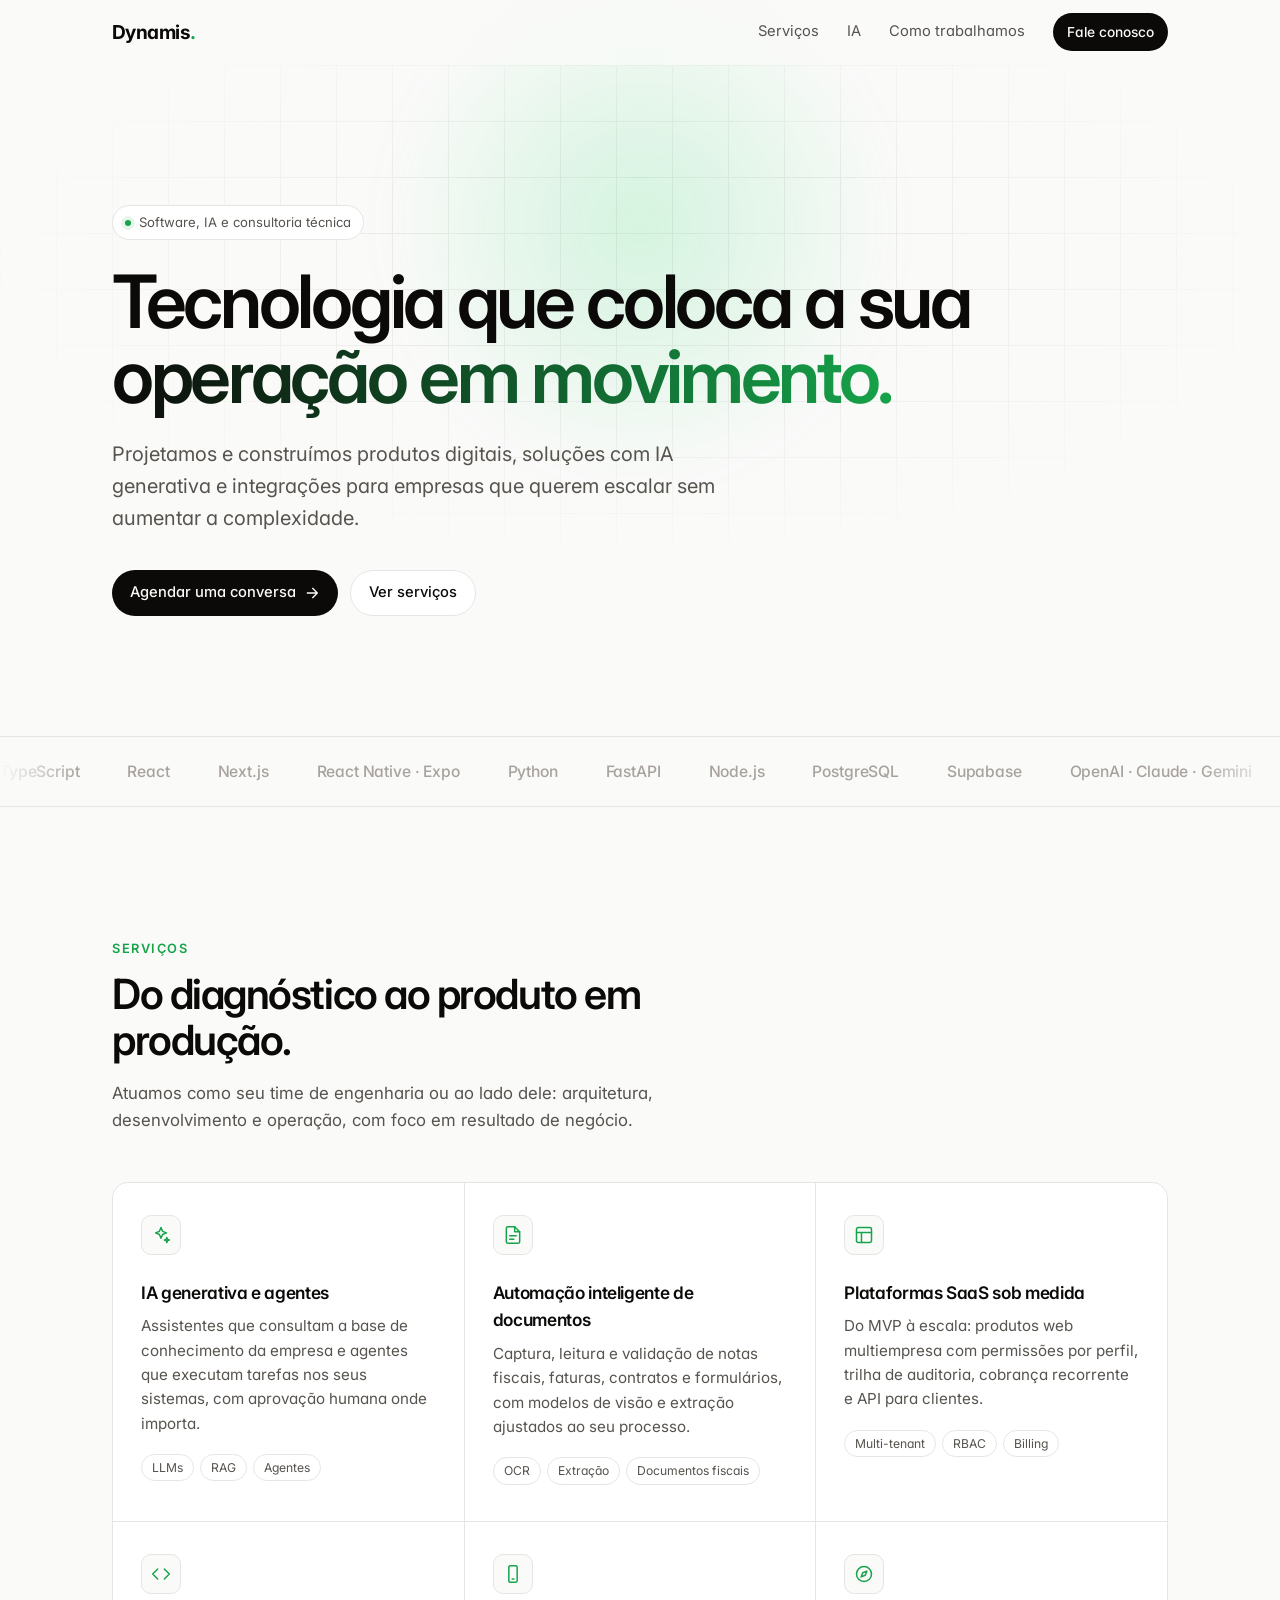
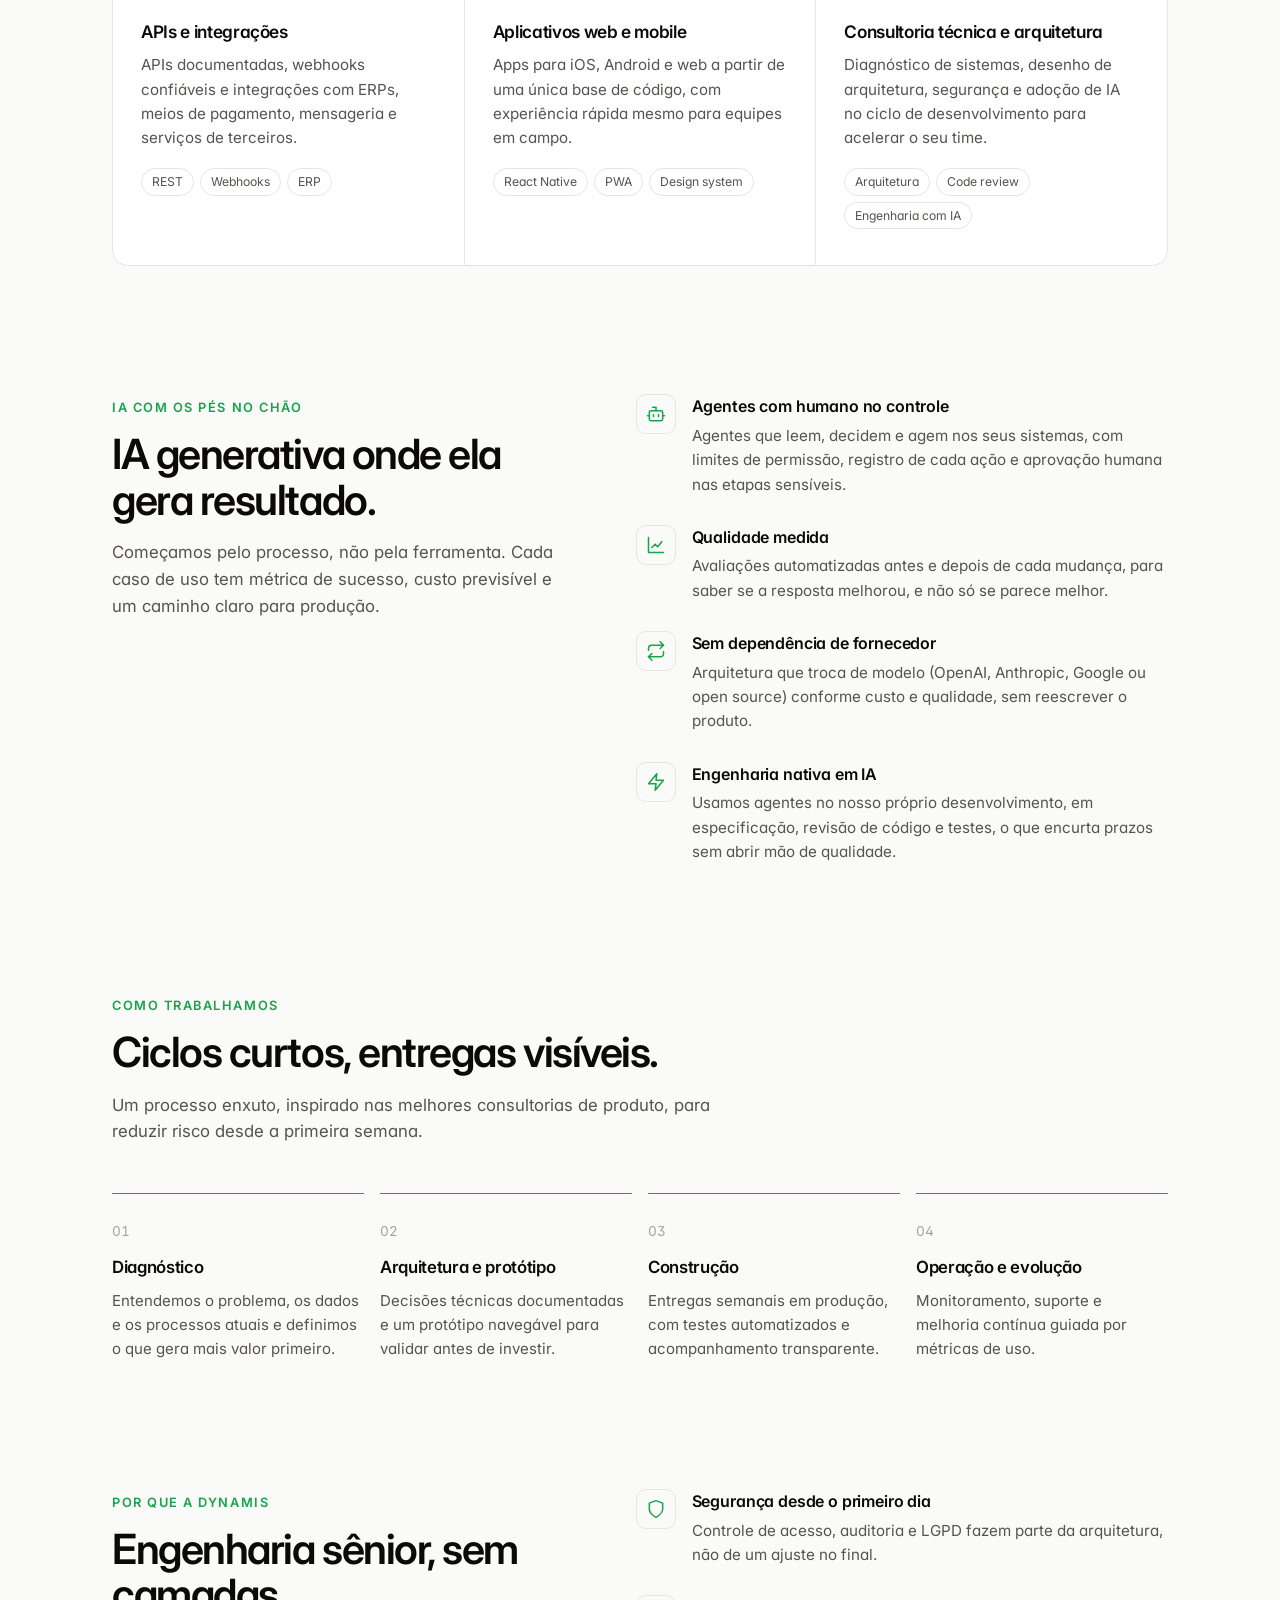
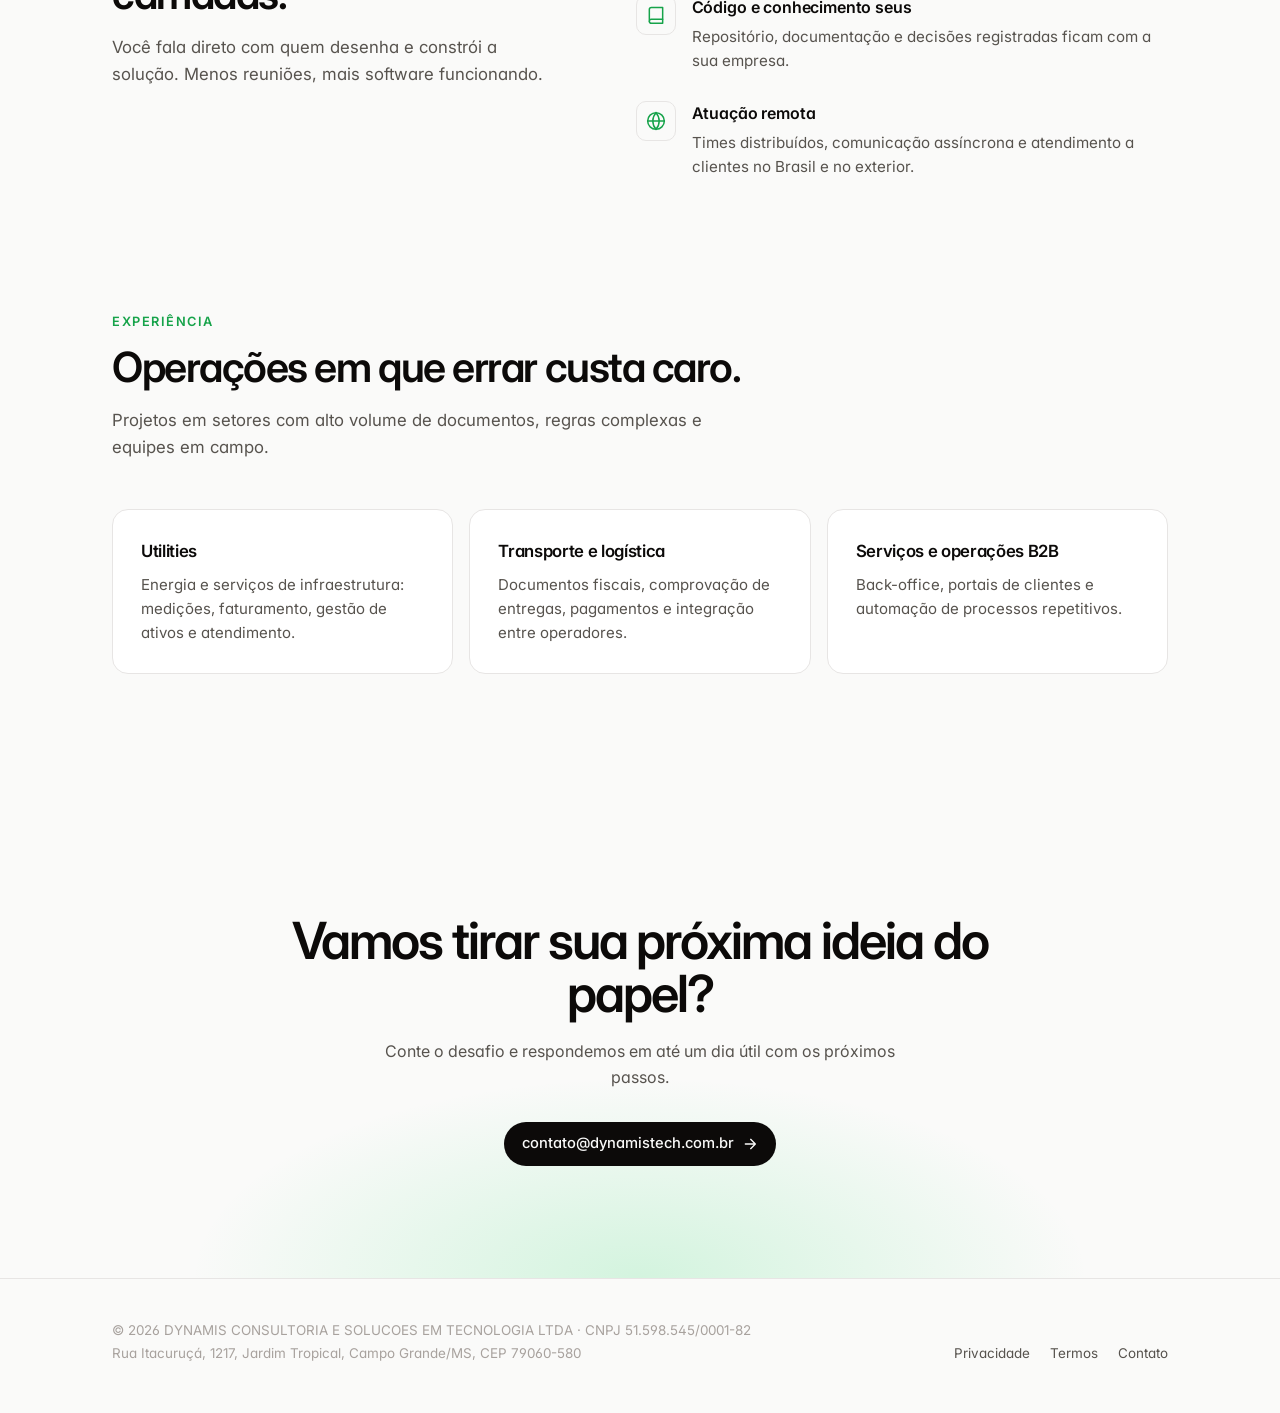
==== commit 0afcc129: "Foco em IA generativa, sem telefone e sem nicho; logo com ponto verde" ====
--- a/index.html
+++ b/index.html
@@ -4,9 +4,9 @@
   <meta charset="utf-8">
   <meta name="viewport" content="width=device-width, initial-scale=1">
   <title>Dynamis — Software, IA e consultoria técnica</title>
-  <meta name="description" content="Desenvolvemos produtos digitais, automações com IA e integrações para empresas que querem operar com mais eficiência. Consultoria técnica, SaaS, apps e APIs.">
+  <meta name="description" content="Desenvolvemos produtos digitais, soluções com IA generativa e agentes, e integrações para empresas que querem operar com mais eficiência. Consultoria técnica, SaaS, apps e APIs.">
   <meta property="og:title" content="Dynamis — Software, IA e consultoria técnica">
-  <meta property="og:description" content="Produtos digitais, automações com IA e integrações sob medida.">
+  <meta property="og:description" content="Produtos digitais, IA generativa e integrações sob medida.">
   <meta property="og:url" content="https://dynamistech.com.br/">
   <meta property="og:type" content="website">
   <meta name="theme-color" content="#0a0a0a" media="(prefers-color-scheme: dark)">
@@ -26,7 +26,6 @@
     "taxID": "51.598.545/0001-82",
     "url": "https://dynamistech.com.br",
     "email": "contato@dynamistech.com.br",
-    "telephone": "+55-67-9220-7622",
     "address": {
       "@type": "PostalAddress",
       "streetAddress": "Rua Itacuruçá, 1217 - Jardim Tropical",
@@ -41,11 +40,11 @@
 <body>
   <header class="site-header">
     <div class="wrap">
-      <a class="brand" href="index.html" aria-label="Dynamis, início"><span class="brand-mark">D</span>Dynamis</a>
+      <a class="brand" href="index.html" aria-label="Dynamis, início">Dynamis<span class="brand-dot">.</span></a>
       <nav class="nav" aria-label="Principal">
         <a class="hide-sm" href="#servicos">Serviços</a>
+        <a class="hide-sm" href="#ia">IA</a>
         <a class="hide-sm" href="#como-trabalhamos">Como trabalhamos</a>
-        <a class="hide-sm" href="#produtos">Produtos</a>
         <a class="btn btn-primary" href="#contato">Fale conosco</a>
       </nav>
     </div>
@@ -56,7 +55,7 @@
       <div class="wrap">
         <span class="eyebrow reveal"><span class="dot"></span>Software, IA e consultoria técnica</span>
         <h1 class="reveal" style="--d:.08s">Tecnologia que coloca a sua <span class="accent">operação em movimento.</span></h1>
-        <p class="lead reveal" style="--d:.16s">Projetamos e construímos produtos digitais, automações com inteligência artificial e integrações para empresas que querem escalar sem aumentar a complexidade.</p>
+        <p class="lead reveal" style="--d:.16s">Projetamos e construímos produtos digitais, soluções com IA generativa e integrações para empresas que querem escalar sem aumentar a complexidade.</p>
         <div class="actions reveal" style="--d:.24s">
           <a class="btn btn-primary" href="#contato">Agendar uma conversa
             <svg viewBox="0 0 24 24" fill="none" stroke="currentColor" stroke-width="2" stroke-linecap="round" stroke-linejoin="round"><path d="M5 12h14M13 5l7 7-7 7"/></svg>
@@ -68,8 +67,8 @@
 
     <div class="marquee" aria-label="Tecnologias">
       <div class="marquee-track">
-        <span>TypeScript</span><span>React</span><span>Next.js</span><span>React Native · Expo</span><span>Python</span><span>FastAPI</span><span>Node.js</span><span>PostgreSQL</span><span>Supabase</span><span>Azure AI</span><span>OpenAI · Claude · Gemini</span><span>Stripe</span><span>Docker</span><span>Cloudflare</span><span>OpenAPI</span>
-        <span aria-hidden="true">TypeScript</span><span aria-hidden="true">React</span><span aria-hidden="true">Next.js</span><span aria-hidden="true">React Native · Expo</span><span aria-hidden="true">Python</span><span aria-hidden="true">FastAPI</span><span aria-hidden="true">Node.js</span><span aria-hidden="true">PostgreSQL</span><span aria-hidden="true">Supabase</span><span aria-hidden="true">Azure AI</span><span aria-hidden="true">OpenAI · Claude · Gemini</span><span aria-hidden="true">Stripe</span><span aria-hidden="true">Docker</span><span aria-hidden="true">Cloudflare</span><span aria-hidden="true">OpenAPI</span>
+        <span>TypeScript</span><span>React</span><span>Next.js</span><span>React Native · Expo</span><span>Python</span><span>FastAPI</span><span>Node.js</span><span>PostgreSQL</span><span>Supabase</span><span>OpenAI · Claude · Gemini</span><span>Model Context Protocol</span><span>Azure AI</span><span>Stripe</span><span>Docker</span><span>Cloudflare</span>
+        <span aria-hidden="true">TypeScript</span><span aria-hidden="true">React</span><span aria-hidden="true">Next.js</span><span aria-hidden="true">React Native · Expo</span><span aria-hidden="true">Python</span><span aria-hidden="true">FastAPI</span><span aria-hidden="true">Node.js</span><span aria-hidden="true">PostgreSQL</span><span aria-hidden="true">Supabase</span><span aria-hidden="true">OpenAI · Claude · Gemini</span><span aria-hidden="true">Model Context Protocol</span><span aria-hidden="true">Azure AI</span><span aria-hidden="true">Stripe</span><span aria-hidden="true">Docker</span><span aria-hidden="true">Cloudflare</span>
       </div>
     </div>
 
@@ -83,6 +82,20 @@
 
         <div class="services reveal">
           <article class="service">
+            <div class="icon"><svg viewBox="0 0 24 24" fill="none" stroke="currentColor" stroke-width="1.8" stroke-linecap="round" stroke-linejoin="round"><path d="M12 3l1.9 4.6L18.5 9.5l-4.6 1.9L12 16l-1.9-4.6L5.5 9.5l4.6-1.9z"/><path d="M19 15l.8 2.2L22 18l-2.2.8L19 21l-.8-2.2L16 18l2.2-.8z"/></svg></div>
+            <h3>IA generativa e agentes</h3>
+            <p>Assistentes que consultam a base de conhecimento da empresa e agentes que executam tarefas nos seus sistemas, com aprovação humana onde importa.</p>
+            <div class="tags"><span>LLMs</span><span>RAG</span><span>Agentes</span></div>
+          </article>
+
+          <article class="service">
+            <div class="icon"><svg viewBox="0 0 24 24" fill="none" stroke="currentColor" stroke-width="1.8" stroke-linecap="round" stroke-linejoin="round"><path d="M14 2H6a2 2 0 0 0-2 2v16a2 2 0 0 0 2 2h12a2 2 0 0 0 2-2V8z"/><path d="M14 2v6h6M8 13h8M8 17h5"/></svg></div>
+            <h3>Automação inteligente de documentos</h3>
+            <p>Captura, leitura e validação de notas fiscais, faturas, contratos e formulários, com modelos de visão e extração ajustados ao seu processo.</p>
+            <div class="tags"><span>OCR</span><span>Extração</span><span>Documentos fiscais</span></div>
+          </article>
+
+          <article class="service">
             <div class="icon"><svg viewBox="0 0 24 24" fill="none" stroke="currentColor" stroke-width="1.8" stroke-linecap="round" stroke-linejoin="round"><rect x="3" y="3" width="18" height="18" rx="2"/><path d="M3 9h18M9 21V9"/></svg></div>
             <h3>Plataformas SaaS sob medida</h3>
             <p>Do MVP à escala: produtos web multiempresa com permissões por perfil, trilha de auditoria, cobrança recorrente e API para clientes.</p>
@@ -90,39 +103,53 @@
           </article>
 
           <article class="service">
-            <div class="icon"><svg viewBox="0 0 24 24" fill="none" stroke="currentColor" stroke-width="1.8" stroke-linecap="round" stroke-linejoin="round"><path d="M12 3l1.9 4.6L18.5 9.5l-4.6 1.9L12 16l-1.9-4.6L5.5 9.5l4.6-1.9z"/><path d="M19 15l.8 2.2L22 18l-2.2.8L19 21l-.8-2.2L16 18l2.2-.8z"/></svg></div>
-            <h3>IA aplicada a documentos</h3>
-            <p>Captura, leitura e validação automática de notas, comprovantes e formulários com modelos de visão e extração treinados para o seu caso.</p>
-            <div class="tags"><span>OCR</span><span>Extração</span><span>LLMs</span></div>
-          </article>
-
-          <article class="service">
-            <div class="icon"><svg viewBox="0 0 24 24" fill="none" stroke="currentColor" stroke-width="1.8" stroke-linecap="round" stroke-linejoin="round"><path d="M14 2H6a2 2 0 0 0-2 2v16a2 2 0 0 0 2 2h12a2 2 0 0 0 2-2V8z"/><path d="M14 2v6h6M8 13h8M8 17h5"/></svg></div>
-            <h3>Automação fiscal e logística</h3>
-            <p>Ingestão e conciliação de NF-e, CT-e e MDF-e, comprovação de entrega e regras de pagamento de frete integradas ao seu ERP.</p>
-            <div class="tags"><span>NF-e</span><span>CT-e</span><span>Conciliação</span></div>
-          </article>
-
-          <article class="service">
             <div class="icon"><svg viewBox="0 0 24 24" fill="none" stroke="currentColor" stroke-width="1.8" stroke-linecap="round" stroke-linejoin="round"><path d="M16 18l6-6-6-6M8 6l-6 6 6 6"/></svg></div>
             <h3>APIs e integrações</h3>
-            <p>APIs documentadas, webhooks confiáveis e integrações com pagamentos, WhatsApp, ERPs e serviços de terceiros.</p>
-            <div class="tags"><span>REST</span><span>Webhooks</span><span>Pagamentos</span></div>
+            <p>APIs documentadas, webhooks confiáveis e integrações com ERPs, meios de pagamento, mensageria e serviços de terceiros.</p>
+            <div class="tags"><span>REST</span><span>Webhooks</span><span>ERP</span></div>
           </article>
 
           <article class="service">
             <div class="icon"><svg viewBox="0 0 24 24" fill="none" stroke="currentColor" stroke-width="1.8" stroke-linecap="round" stroke-linejoin="round"><rect x="7" y="2" width="10" height="20" rx="2"/><path d="M11 18h2"/></svg></div>
             <h3>Aplicativos web e mobile</h3>
-            <p>Apps para iOS, Android e web a partir de uma única base de código, com experiência rápida mesmo em campo e com conexão instável.</p>
+            <p>Apps para iOS, Android e web a partir de uma única base de código, com experiência rápida mesmo para equipes em campo.</p>
             <div class="tags"><span>React Native</span><span>PWA</span><span>Design system</span></div>
           </article>
 
           <article class="service">
             <div class="icon"><svg viewBox="0 0 24 24" fill="none" stroke="currentColor" stroke-width="1.8" stroke-linecap="round" stroke-linejoin="round"><circle cx="12" cy="12" r="9"/><path d="M15.5 8.5l-2 5-5 2 2-5z"/></svg></div>
             <h3>Consultoria técnica e arquitetura</h3>
-            <p>Diagnóstico de sistemas, desenho de arquitetura, segurança e adoção de engenharia assistida por IA para acelerar o seu time.</p>
-            <div class="tags"><span>Arquitetura</span><span>Code review</span><span>IA no desenvolvimento</span></div>
-          </article>
+            <p>Diagnóstico de sistemas, desenho de arquitetura, segurança e adoção de IA no ciclo de desenvolvimento para acelerar o seu time.</p>
+            <div class="tags"><span>Arquitetura</span><span>Code review</span><span>Engenharia com IA</span></div>
+          </article>
+        </div>
+      </div>
+    </section>
+
+    <section class="block" id="ia" style="padding-top:0">
+      <div class="wrap split">
+        <div class="section-head reveal" style="margin-bottom:0">
+          <span class="kicker">IA com os pés no chão</span>
+          <h2>IA generativa onde ela gera resultado.</h2>
+          <p>Começamos pelo processo, não pela ferramenta. Cada caso de uso tem métrica de sucesso, custo previsível e um caminho claro para produção.</p>
+        </div>
+        <div class="principles" data-stagger>
+          <div class="principle reveal">
+            <div class="icon"><svg viewBox="0 0 24 24" fill="none" stroke="currentColor" stroke-width="1.8" stroke-linecap="round" stroke-linejoin="round"><path d="M12 8V4H8"/><rect x="4" y="8" width="16" height="12" rx="2"/><path d="M2 14h2M20 14h2M9 13v2M15 13v2"/></svg></div>
+            <div><h3>Agentes com humano no controle</h3><p>Agentes que leem, decidem e agem nos seus sistemas, com limites de permissão, registro de cada ação e aprovação humana nas etapas sensíveis.</p></div>
+          </div>
+          <div class="principle reveal">
+            <div class="icon"><svg viewBox="0 0 24 24" fill="none" stroke="currentColor" stroke-width="1.8" stroke-linecap="round" stroke-linejoin="round"><path d="M3 3v18h18"/><path d="M7 15l4-4 3 3 5-6"/></svg></div>
+            <div><h3>Qualidade medida</h3><p>Avaliações automatizadas antes e depois de cada mudança, para saber se a resposta melhorou, e não só se parece melhor.</p></div>
+          </div>
+          <div class="principle reveal">
+            <div class="icon"><svg viewBox="0 0 24 24" fill="none" stroke="currentColor" stroke-width="1.8" stroke-linecap="round" stroke-linejoin="round"><path d="M17 1l4 4-4 4"/><path d="M3 11V9a4 4 0 0 1 4-4h14M7 23l-4-4 4-4"/><path d="M21 13v2a4 4 0 0 1-4 4H3"/></svg></div>
+            <div><h3>Sem dependência de fornecedor</h3><p>Arquitetura que troca de modelo (OpenAI, Anthropic, Google ou open source) conforme custo e qualidade, sem reescrever o produto.</p></div>
+          </div>
+          <div class="principle reveal">
+            <div class="icon"><svg viewBox="0 0 24 24" fill="none" stroke="currentColor" stroke-width="1.8" stroke-linecap="round" stroke-linejoin="round"><path d="M13 2L3 14h9l-1 8 10-12h-9z"/></svg></div>
+            <div><h3>Engenharia nativa em IA</h3><p>Usamos agentes no nosso próprio desenvolvimento, em especificação, revisão de código e testes, o que encurta prazos sem abrir mão de qualidade.</p></div>
+          </div>
         </div>
       </div>
     </section>
@@ -156,13 +183,13 @@
             <div><h3>Segurança desde o primeiro dia</h3><p>Controle de acesso, auditoria e LGPD fazem parte da arquitetura, não de um ajuste no final.</p></div>
           </div>
           <div class="principle reveal">
-            <div class="icon"><svg viewBox="0 0 24 24" fill="none" stroke="currentColor" stroke-width="1.8" stroke-linecap="round" stroke-linejoin="round"><path d="M13 2L3 14h9l-1 8 10-12h-9z"/></svg></div>
-            <div><h3>IA como acelerador</h3><p>Usamos agentes de IA no desenvolvimento e no produto, sem ficar preso a um único fornecedor de modelo.</p></div>
-          </div>
-          <div class="principle reveal">
             <div class="icon"><svg viewBox="0 0 24 24" fill="none" stroke="currentColor" stroke-width="1.8" stroke-linecap="round" stroke-linejoin="round"><path d="M4 19.5A2.5 2.5 0 0 1 6.5 17H20V3H6.5A2.5 2.5 0 0 0 4 5.5z"/><path d="M4 19.5A2.5 2.5 0 0 0 6.5 22H20v-5"/></svg></div>
             <div><h3>Código e conhecimento seus</h3><p>Repositório, documentação e decisões registradas ficam com a sua empresa.</p></div>
           </div>
+          <div class="principle reveal">
+            <div class="icon"><svg viewBox="0 0 24 24" fill="none" stroke="currentColor" stroke-width="1.8" stroke-linecap="round" stroke-linejoin="round"><circle cx="12" cy="12" r="10"/><path d="M2 12h20M12 2a15 15 0 0 1 0 20M12 2a15 15 0 0 0 0 20"/></svg></div>
+            <div><h3>Atuação remota</h3><p>Times distribuídos, comunicação assíncrona e atendimento a clientes no Brasil e no exterior.</p></div>
+          </div>
         </div>
       </div>
     </section>
@@ -170,30 +197,14 @@
     <section class="block" style="padding-top:0">
       <div class="wrap">
         <div class="section-head reveal">
-          <span class="kicker">Setores</span>
-          <h2>Experiência onde a operação é crítica.</h2>
+          <span class="kicker">Experiência</span>
+          <h2>Operações em que errar custa caro.</h2>
+          <p>Projetos em setores com alto volume de documentos, regras complexas e equipes em campo.</p>
         </div>
         <div class="sectors" data-stagger>
-          <div class="card reveal"><h3>Logística e transporte</h3><p>Transportadoras, embarcadores e operadores que lidam com documentos fiscais, motoristas e prazos.</p></div>
-          <div class="card reveal"><h3>Pagamentos e finanças</h3><p>Fluxos de liberação, conciliação e cobrança com regras auditáveis.</p></div>
-          <div class="card reveal"><h3>Operações B2B</h3><p>Back-office, portais de clientes e automação de processos repetitivos.</p></div>
-        </div>
-      </div>
-    </section>
-
-    <section class="block" id="produtos" style="padding-top:0">
-      <div class="wrap">
-        <div class="product reveal">
-          <div>
-            <span class="kicker">Produto</span>
-            <h3 style="margin-top:12px">Vecta Pague Frete</h3>
-            <p>Plataforma de comprovação de entrega e pagamento de frete. O motorista acessa com o CPF, envia o comprovante pelo celular e recebe avisos de liberação pelo WhatsApp.</p>
-          </div>
-          <ul>
-            <li><svg viewBox="0 0 24 24" fill="none" stroke="currentColor" stroke-width="2" stroke-linecap="round" stroke-linejoin="round"><path d="M20 6L9 17l-5-5"/></svg>Leitura automática de canhotos e documentos</li>
-            <li><svg viewBox="0 0 24 24" fill="none" stroke="currentColor" stroke-width="2" stroke-linecap="round" stroke-linejoin="round"><path d="M20 6L9 17l-5-5"/></svg>Regras de liberação configuráveis por cliente</li>
-            <li><svg viewBox="0 0 24 24" fill="none" stroke="currentColor" stroke-width="2" stroke-linecap="round" stroke-linejoin="round"><path d="M20 6L9 17l-5-5"/></svg>Notificações ao motorista via WhatsApp</li>
-          </ul>
+          <div class="card reveal"><h3>Utilities</h3><p>Energia e serviços de infraestrutura: medições, faturamento, gestão de ativos e atendimento.</p></div>
+          <div class="card reveal"><h3>Transporte e logística</h3><p>Documentos fiscais, comprovação de entregas, pagamentos e integração entre operadores.</p></div>
+          <div class="card reveal"><h3>Serviços e operações B2B</h3><p>Back-office, portais de clientes e automação de processos repetitivos.</p></div>
         </div>
       </div>
     </section>
@@ -206,7 +217,6 @@
           <a class="btn btn-primary" href="mailto:contato@dynamistech.com.br?subject=Projeto%20com%20a%20Dynamis">contato@dynamistech.com.br
             <svg viewBox="0 0 24 24" fill="none" stroke="currentColor" stroke-width="2" stroke-linecap="round" stroke-linejoin="round"><path d="M5 12h14M13 5l7 7-7 7"/></svg>
           </a>
-          <a class="btn btn-ghost" href="tel:+556792207622">(67) 9220-7622</a>
         </div>
       </div>
     </section>
@@ -216,8 +226,7 @@
     <div class="wrap">
       <div class="legal">
         © <span id="year">2026</span> DYNAMIS CONSULTORIA E SOLUCOES EM TECNOLOGIA LTDA · CNPJ 51.598.545/0001-82<br>
-        Rua Itacuruçá, 1217, Jardim Tropical, Campo Grande/MS, CEP 79060-580<br>
-        Vecta Pague Frete é operado pela Dynamis.
+        Rua Itacuruçá, 1217, Jardim Tropical, Campo Grande/MS, CEP 79060-580
       </div>
       <div class="links">
         <a href="privacidade.html">Privacidade</a>
--- a/styles.css
+++ b/styles.css
@@ -55,8 +55,8 @@
 }
 .site-header.scrolled { border-bottom-color: var(--line); }
 .site-header .wrap { display: flex; align-items: center; justify-content: space-between; height: 64px; gap: 16px; }
-.brand { display: inline-flex; align-items: center; gap: 10px; font-weight: 600; letter-spacing: -0.02em; text-decoration: none; font-size: 1.05rem; }
-.brand-mark { width: 26px; height: 26px; border-radius: 7px; background: var(--fg); color: var(--bg); display: grid; place-items: center; font-size: 0.8rem; font-weight: 700; }
+.brand { display: inline-flex; align-items: baseline; font-weight: 700; letter-spacing: -0.03em; text-decoration: none; font-size: 1.2rem; }
+.brand-dot { color: var(--accent); }
 .nav { display: flex; align-items: center; gap: 28px; }
 .nav a { text-decoration: none; color: var(--muted); font-size: 0.92rem; transition: color .2s; }
 .nav a:hover { color: var(--fg); }
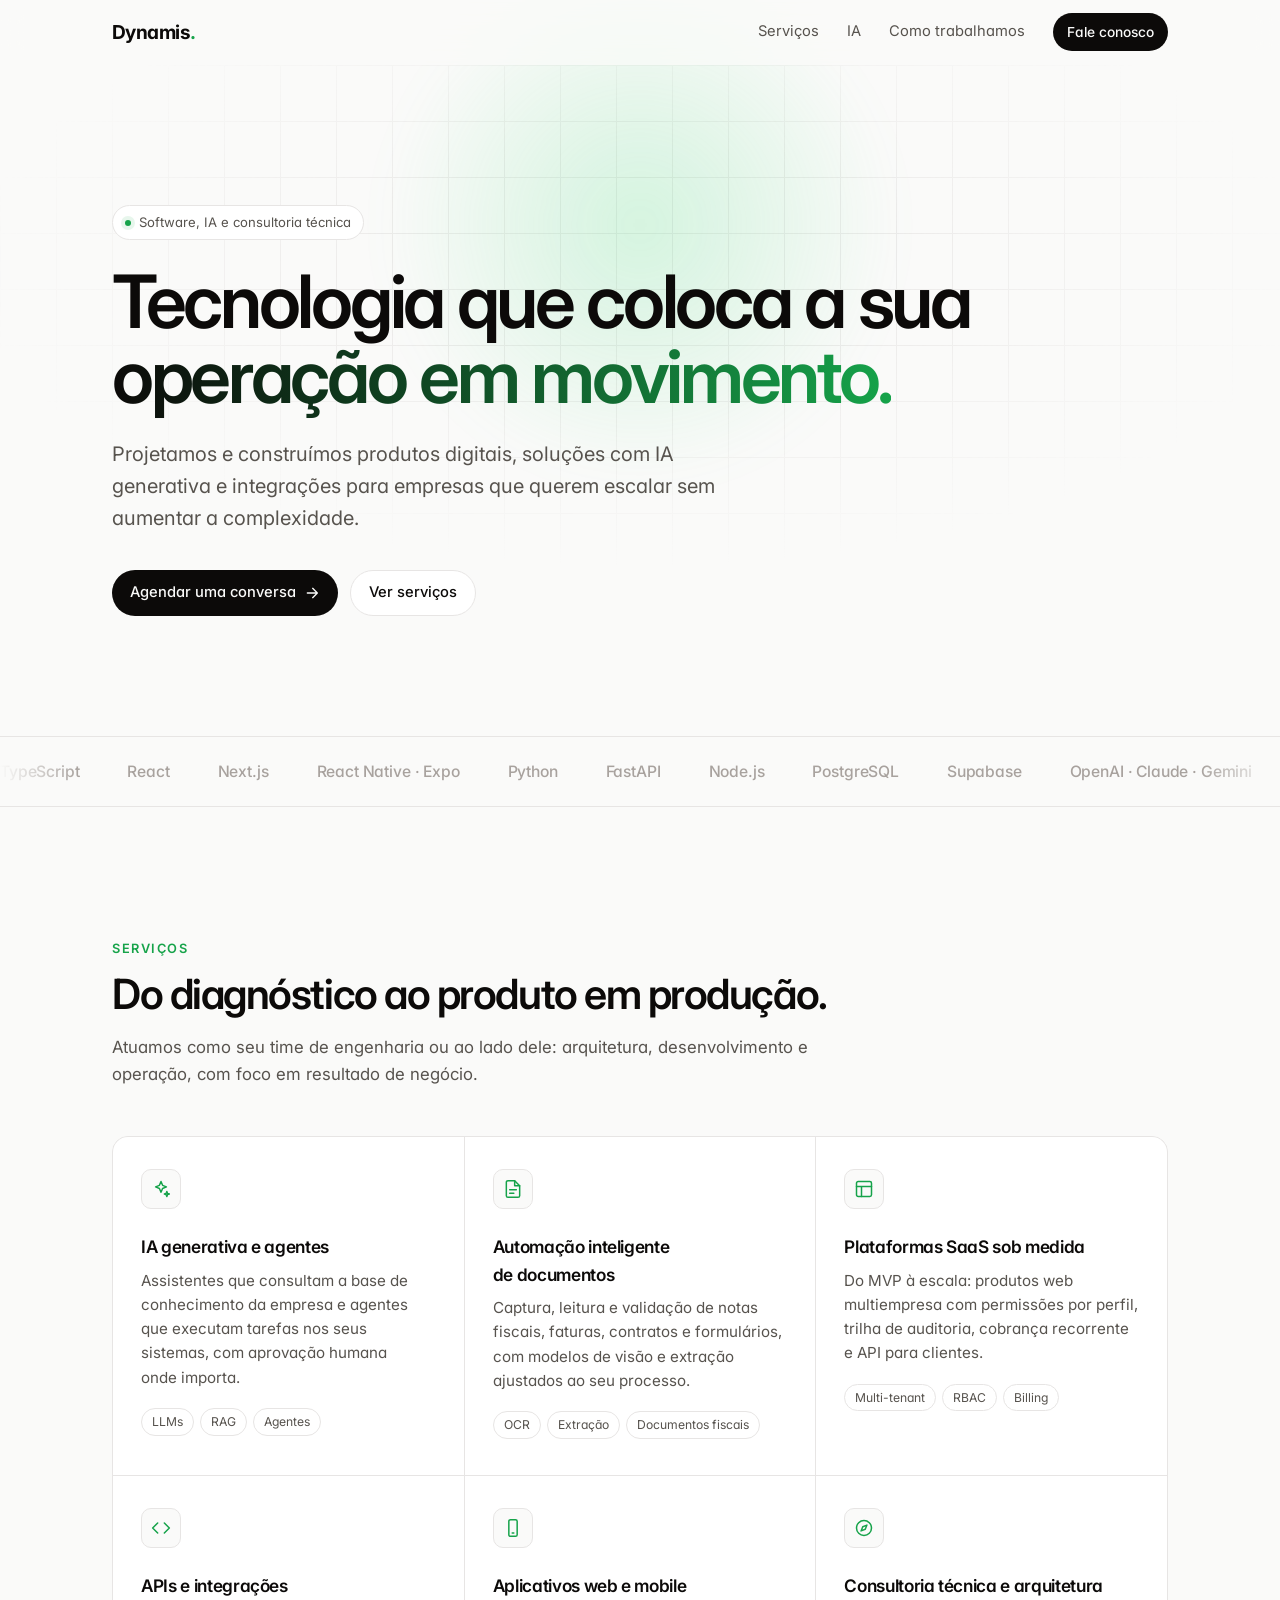
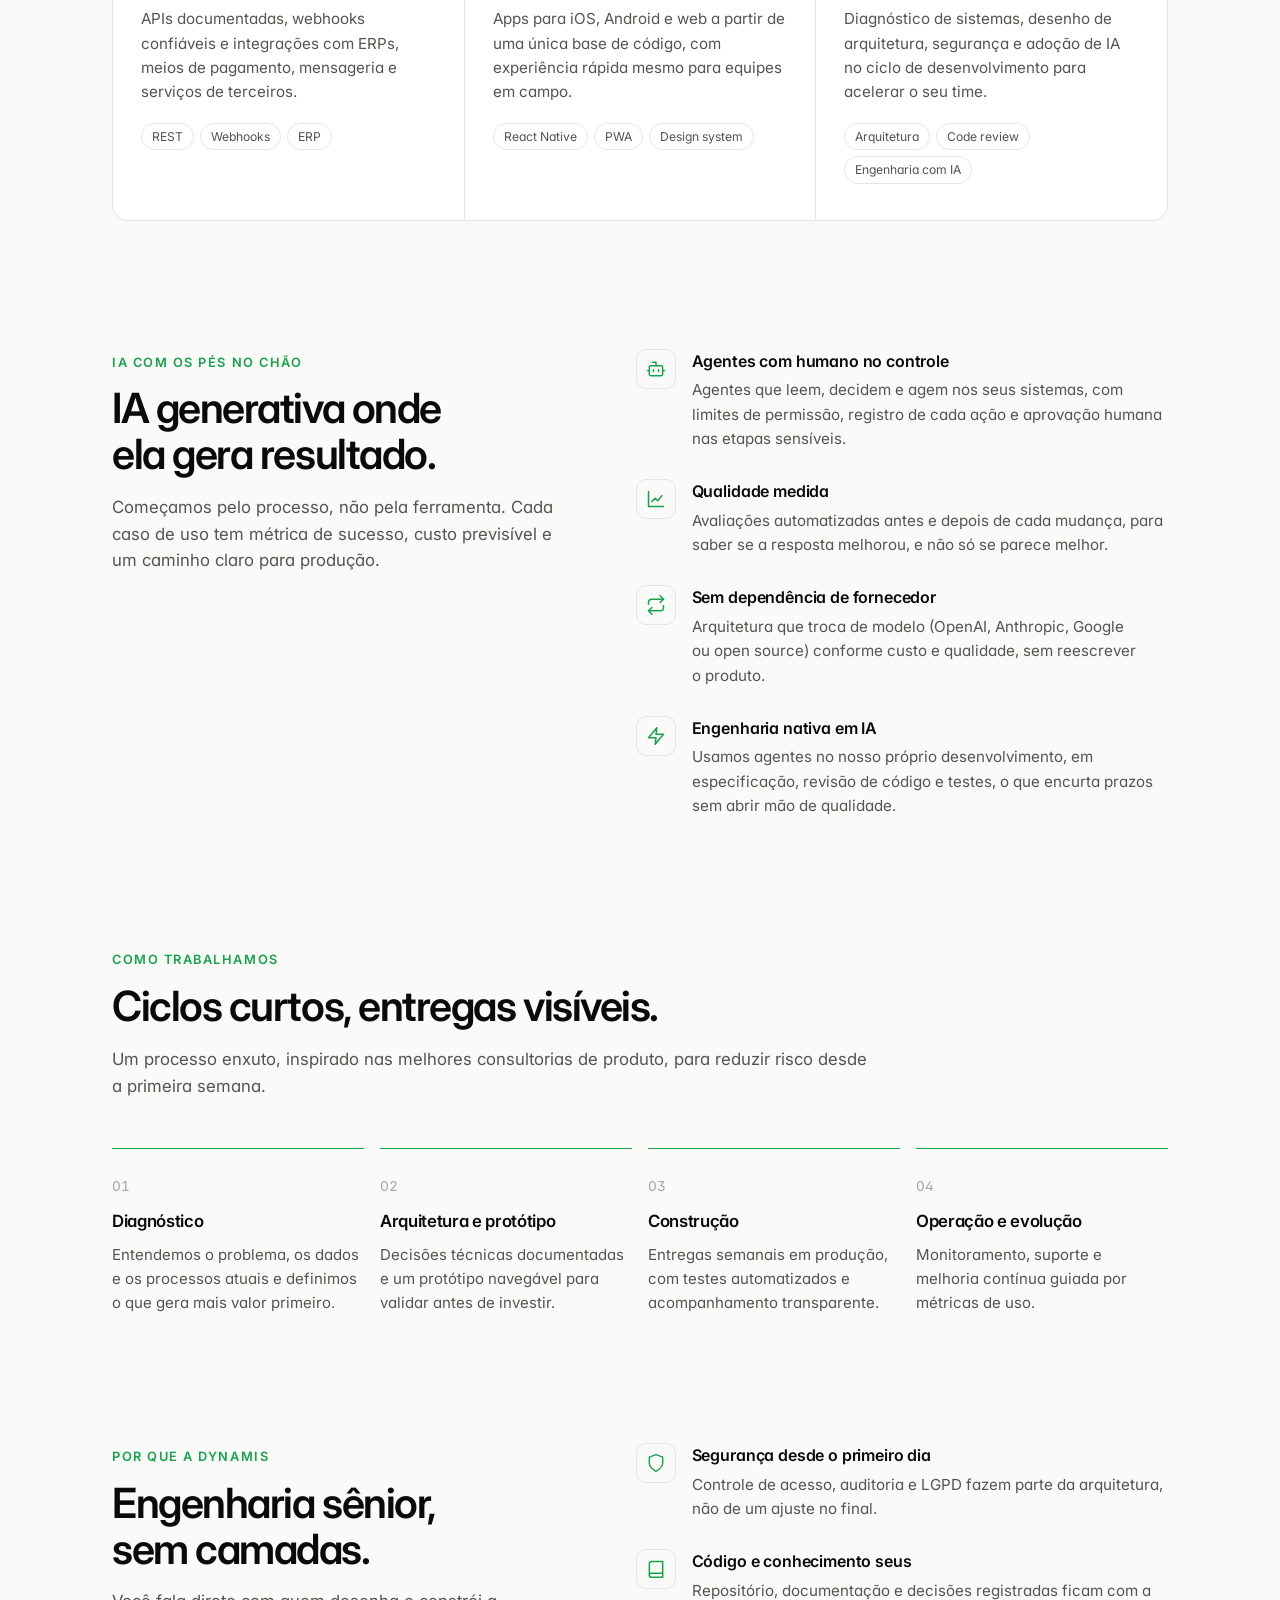
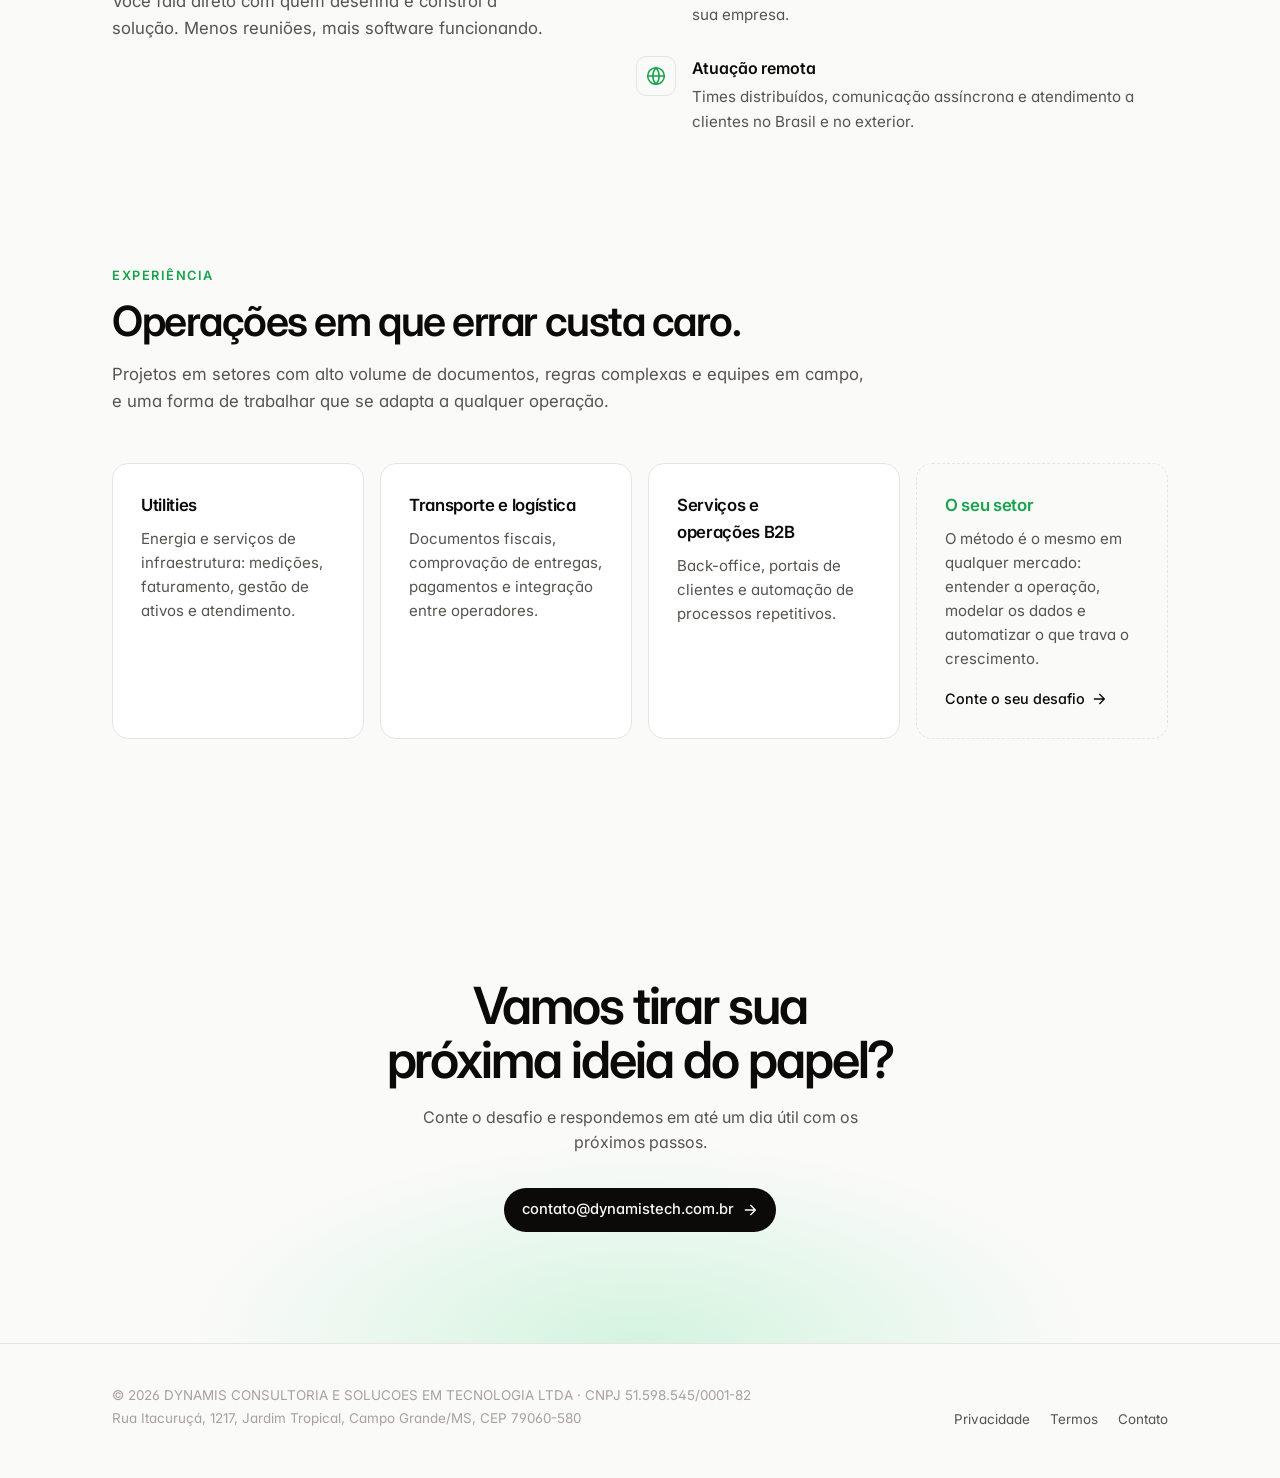
==== commit 73880969: "Títulos mais largos, card 'O seu setor' e âncoras abaixo do menu" ====
--- a/index.html
+++ b/index.html
@@ -199,12 +199,13 @@
         <div class="section-head reveal">
           <span class="kicker">Experiência</span>
           <h2>Operações em que errar custa caro.</h2>
-          <p>Projetos em setores com alto volume de documentos, regras complexas e equipes em campo.</p>
+          <p>Projetos em setores com alto volume de documentos, regras complexas e equipes em campo, e uma forma de trabalhar que se adapta a qualquer operação.</p>
         </div>
         <div class="sectors" data-stagger>
           <div class="card reveal"><h3>Utilities</h3><p>Energia e serviços de infraestrutura: medições, faturamento, gestão de ativos e atendimento.</p></div>
           <div class="card reveal"><h3>Transporte e logística</h3><p>Documentos fiscais, comprovação de entregas, pagamentos e integração entre operadores.</p></div>
           <div class="card reveal"><h3>Serviços e operações B2B</h3><p>Back-office, portais de clientes e automação de processos repetitivos.</p></div>
+          <a class="card card-open reveal" href="#contato"><h3>O seu setor</h3><p>O método é o mesmo em qualquer mercado: entender a operação, modelar os dados e automatizar o que trava o crescimento.</p><span class="more">Conte o seu desafio <svg viewBox="0 0 24 24" fill="none" stroke="currentColor" stroke-width="2" stroke-linecap="round" stroke-linejoin="round"><path d="M5 12h14M13 5l7 7-7 7"/></svg></span></a>
         </div>
       </div>
     </section>
--- a/styles.css
+++ b/styles.css
@@ -28,7 +28,9 @@
 }
 
 * { box-sizing: border-box; margin: 0; padding: 0; }
-html { scroll-behavior: smooth; -webkit-text-size-adjust: 100%; }
+html { scroll-behavior: smooth; scroll-padding-top: 88px; -webkit-text-size-adjust: 100%; }
+h1, h2, h3 { text-wrap: balance; }
+p { text-wrap: pretty; }
 body {
   font-family: "Inter", system-ui, -apple-system, "Segoe UI", Roboto, sans-serif;
   font-feature-settings: "ss01", "cv11";
@@ -133,7 +135,9 @@
 /* Sections */
 section.block { padding: 96px 0; }
 @media (min-width: 720px) { section.block { padding: 128px 0; } }
-.section-head { max-width: 640px; margin-bottom: 48px; }
+.section-head { max-width: 920px; margin-bottom: 48px; }
+.section-head p { max-width: 760px; }
+.split .section-head { max-width: none; }
 .kicker { font-size: 0.8rem; text-transform: uppercase; letter-spacing: 0.12em; color: var(--accent); font-weight: 600; }
 .section-head h2 { margin-top: 12px; font-size: clamp(1.8rem, 4vw, 2.6rem); line-height: 1.1; letter-spacing: -0.035em; font-weight: 600; }
 .section-head p { margin-top: 16px; color: var(--muted); font-size: 1.05rem; }
@@ -176,11 +180,18 @@
 
 /* Sectors */
 .sectors { display: grid; gap: 16px; grid-template-columns: 1fr; }
-@media (min-width: 760px) { .sectors { grid-template-columns: repeat(3, 1fr); } }
+@media (min-width: 640px) { .sectors { grid-template-columns: repeat(2, 1fr); } }
+@media (min-width: 1000px) { .sectors { grid-template-columns: repeat(4, 1fr); } }
 .card { border: 1px solid var(--line); background: var(--bg-elev); border-radius: var(--radius); padding: 28px; transition: transform .35s var(--ease), border-color .35s; }
 .card:hover { transform: translateY(-3px); border-color: var(--subtle); }
 .card h3 { font-size: 1.05rem; font-weight: 600; letter-spacing: -0.02em; }
 .card p { margin-top: 8px; color: var(--muted); font-size: 0.94rem; }
+.card-open { display: flex; flex-direction: column; text-decoration: none; border-style: dashed; background: transparent; }
+.card-open h3 { color: var(--accent); }
+.card-open .more { margin-top: auto; padding-top: 16px; display: inline-flex; align-items: center; gap: 6px; font-size: 0.9rem; font-weight: 500; color: var(--fg); }
+.card-open .more svg { width: 16px; height: 16px; transition: transform .25s var(--ease); }
+.card-open:hover { border-color: var(--accent); background: var(--accent-soft); }
+.card-open:hover .more svg { transform: translateX(3px); }
 
 /* Product */
 .product { border: 1px solid var(--line); border-radius: 20px; background: var(--bg-elev); padding: 36px 28px; display: grid; gap: 24px; position: relative; overflow: hidden; }
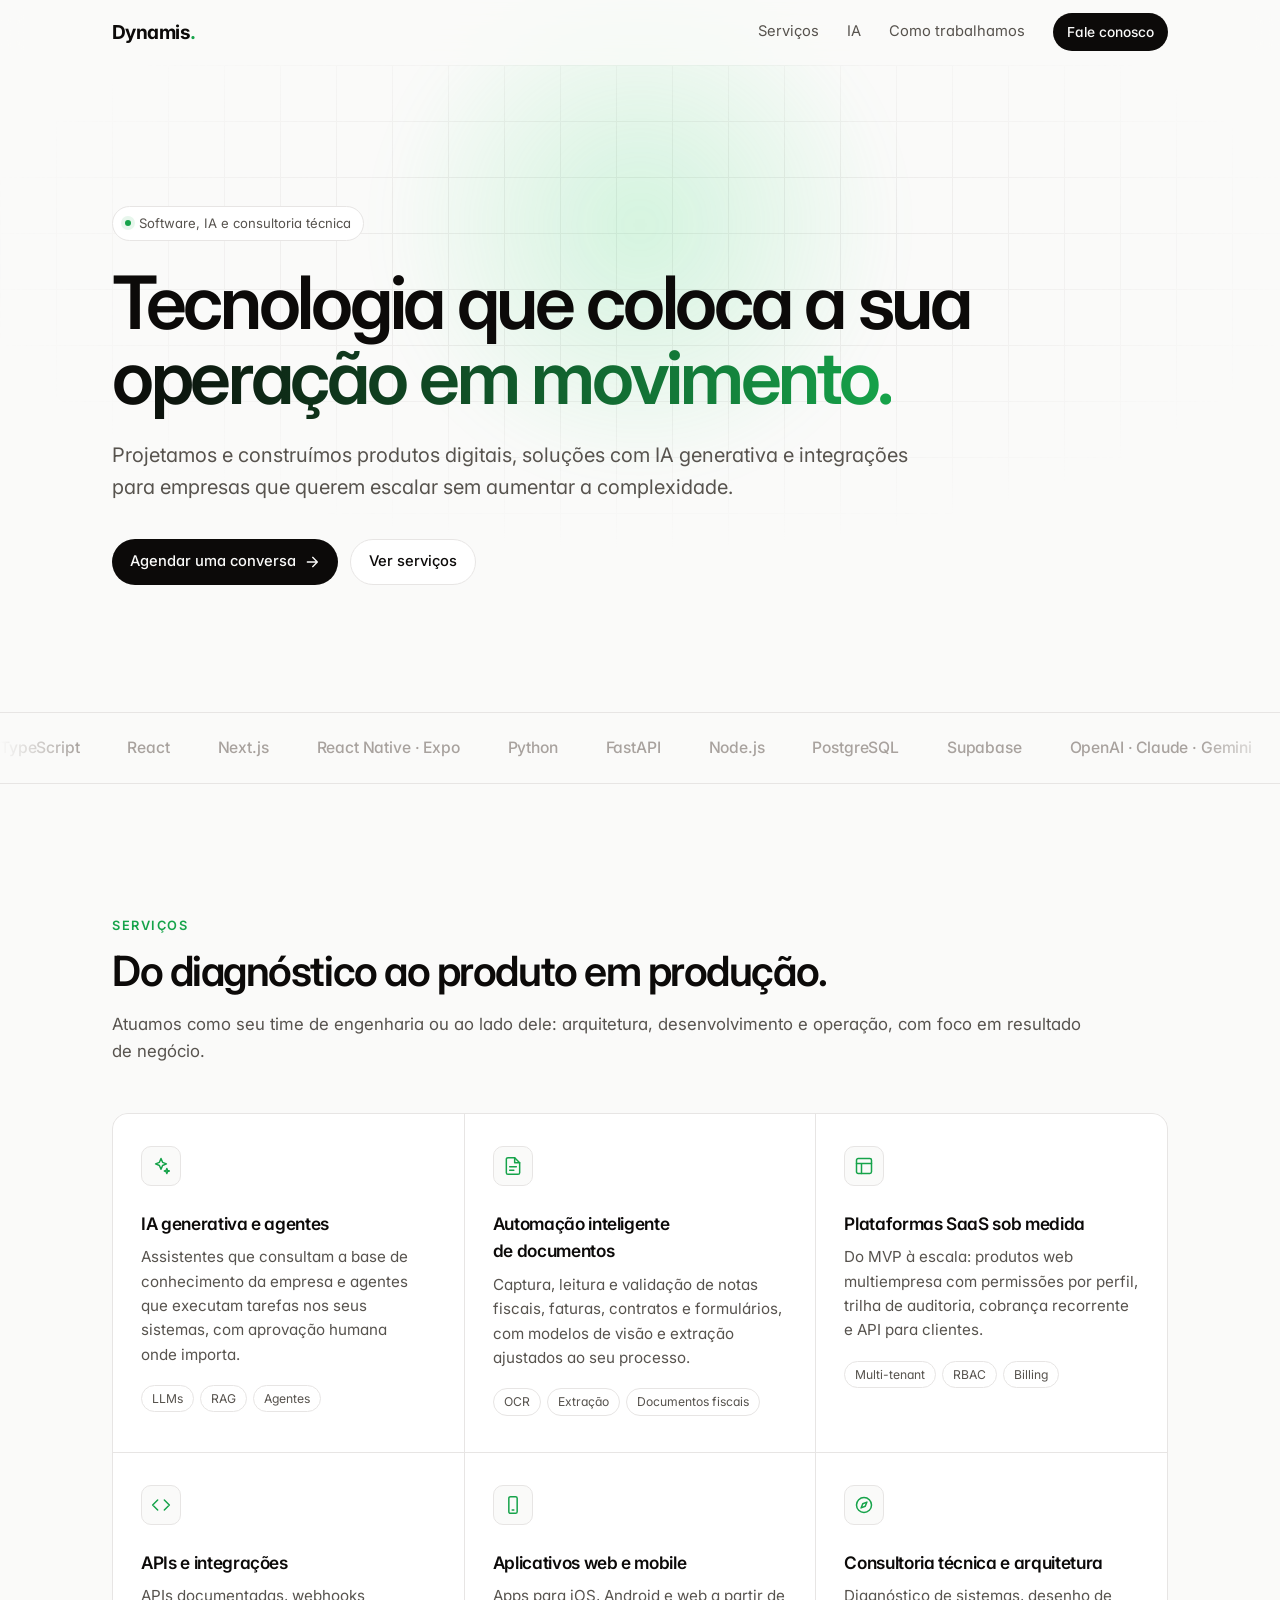
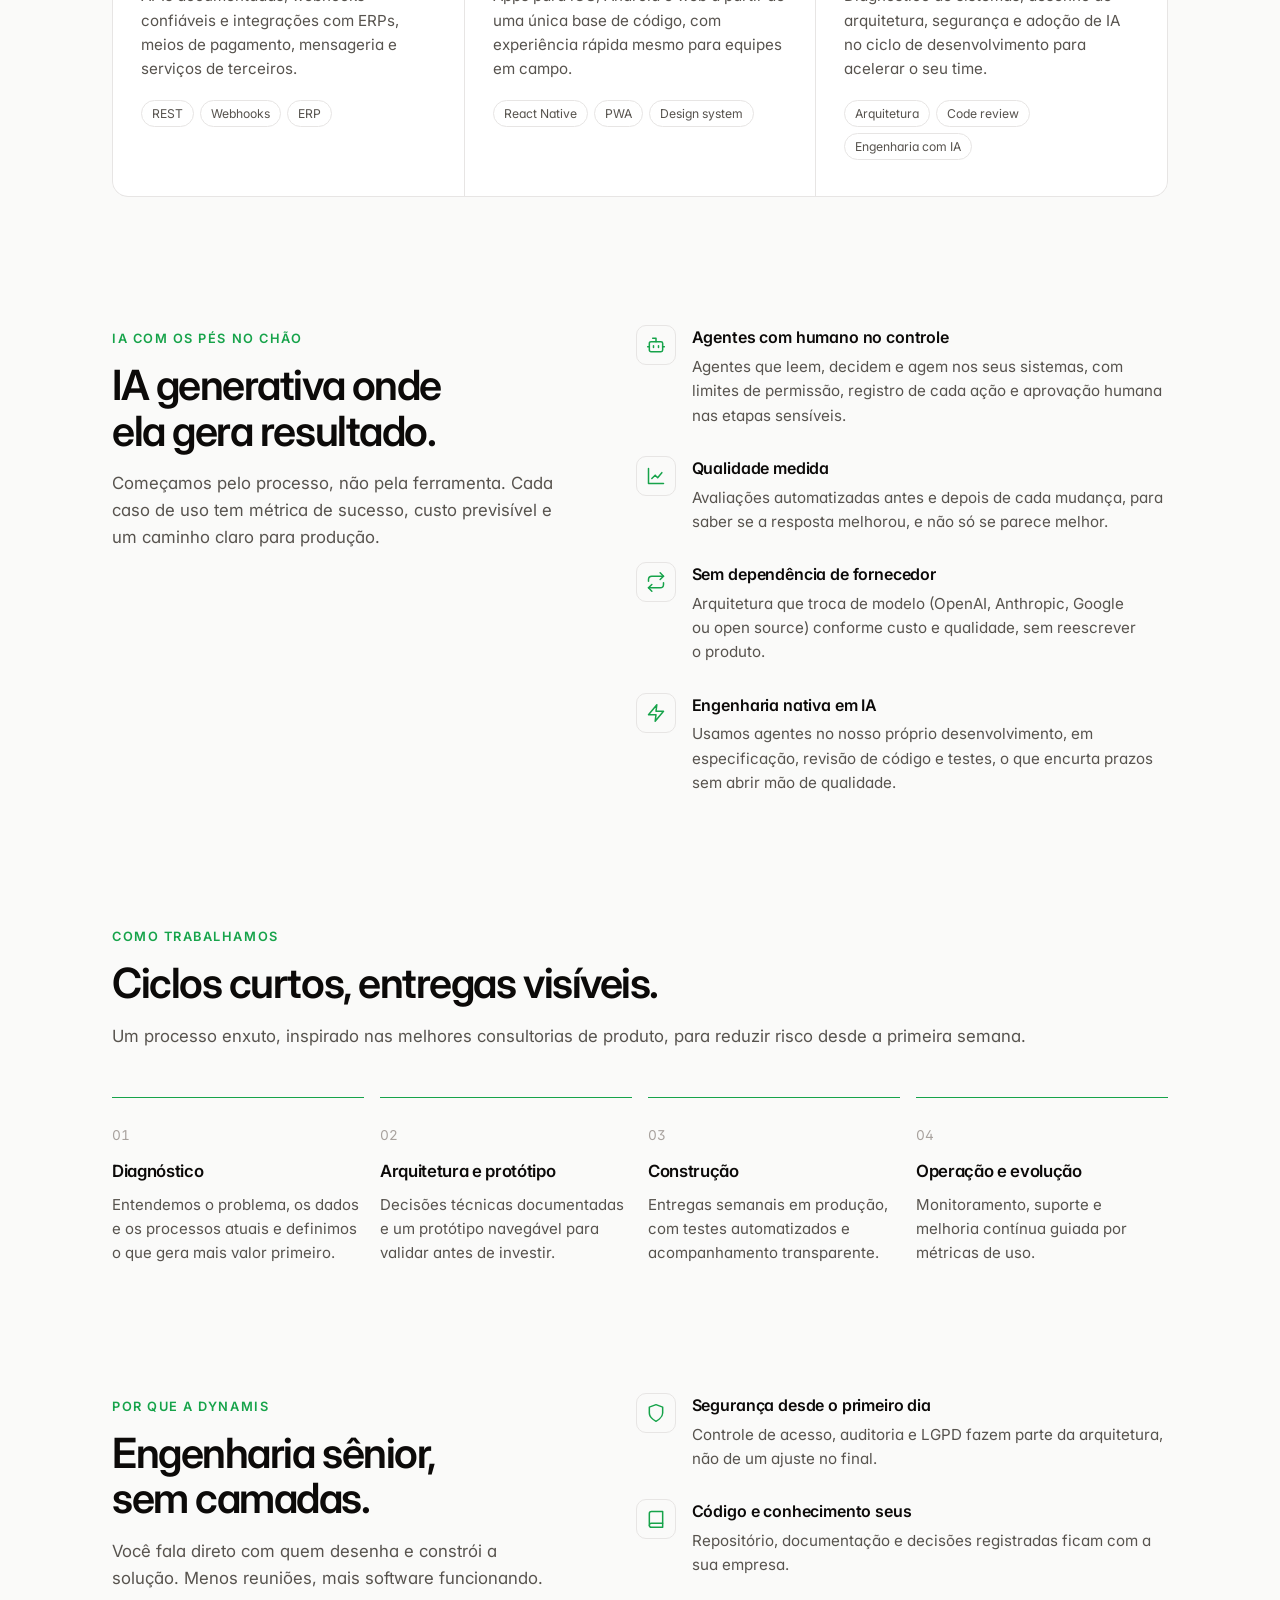
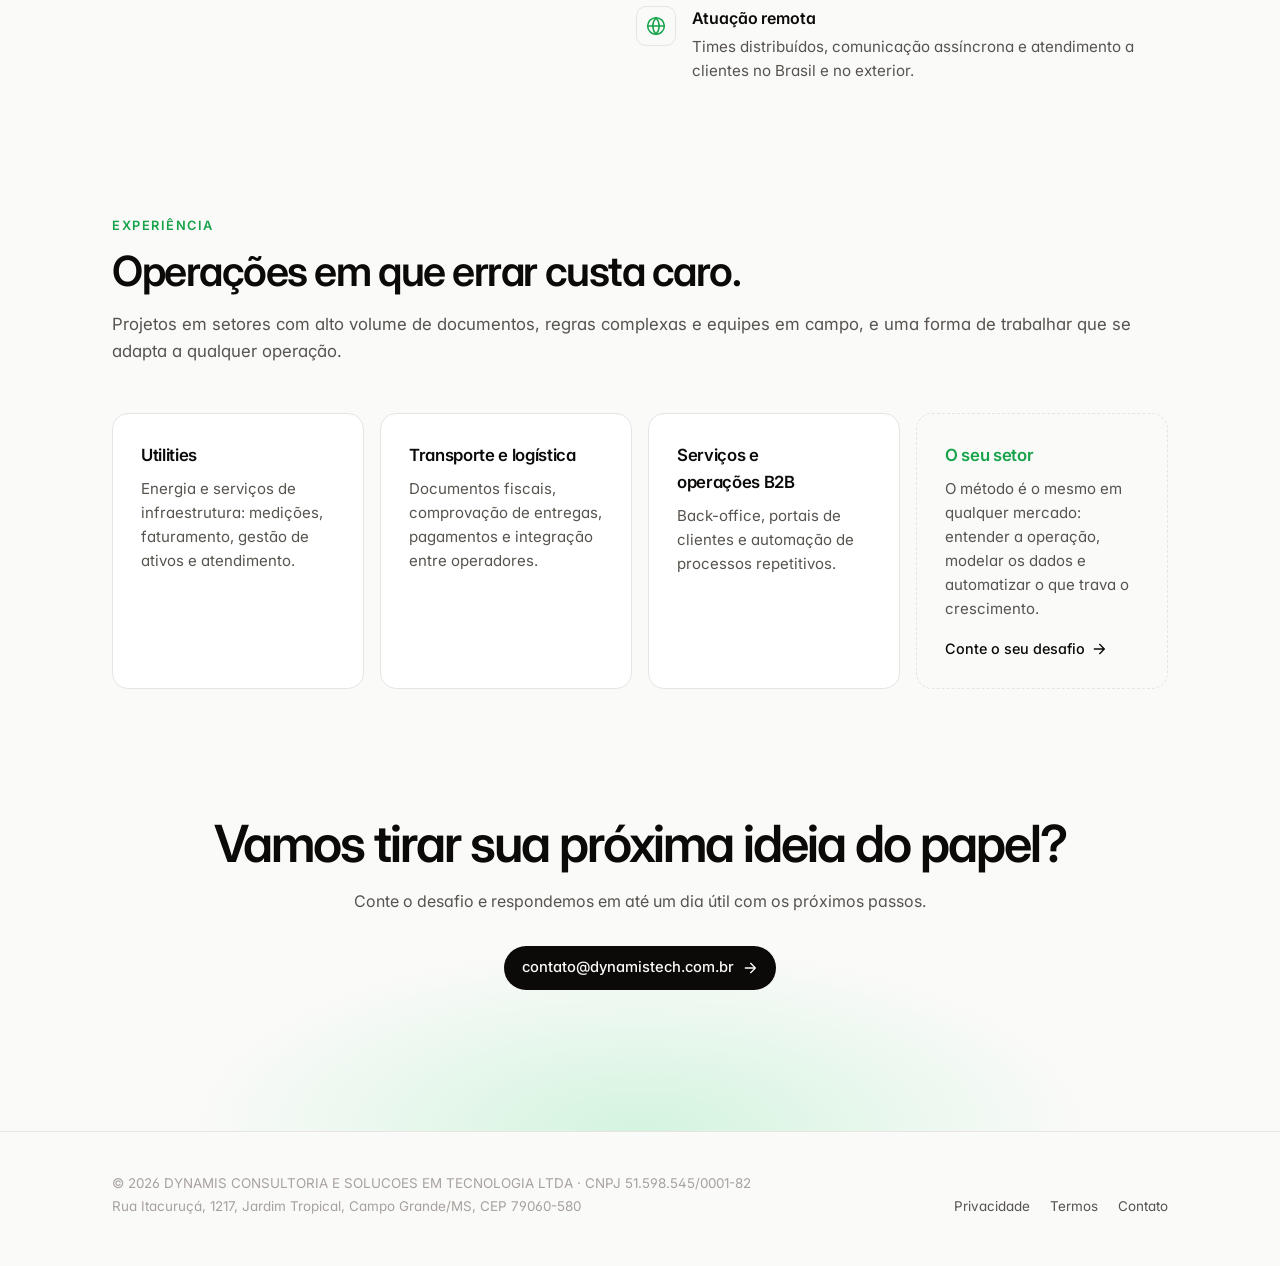
==== commit ecaf7797: "Subtítulos na largura total e espaçamento único entre seções" ====
--- a/index.html
+++ b/index.html
@@ -126,7 +126,7 @@
       </div>
     </section>
 
-    <section class="block" id="ia" style="padding-top:0">
+    <section class="block" id="ia">
       <div class="wrap split">
         <div class="section-head reveal" style="margin-bottom:0">
           <span class="kicker">IA com os pés no chão</span>
@@ -154,7 +154,7 @@
       </div>
     </section>
 
-    <section class="block" id="como-trabalhamos" style="padding-top:0">
+    <section class="block" id="como-trabalhamos">
       <div class="wrap">
         <div class="section-head reveal">
           <span class="kicker">Como trabalhamos</span>
@@ -170,7 +170,7 @@
       </div>
     </section>
 
-    <section class="block" style="padding-top:0">
+    <section class="block">
       <div class="wrap split">
         <div class="section-head reveal" style="margin-bottom:0">
           <span class="kicker">Por que a Dynamis</span>
@@ -194,7 +194,7 @@
       </div>
     </section>
 
-    <section class="block" style="padding-top:0">
+    <section class="block">
       <div class="wrap">
         <div class="section-head reveal">
           <span class="kicker">Experiência</span>
--- a/styles.css
+++ b/styles.css
@@ -9,6 +9,7 @@
   --accent-soft: rgba(22, 163, 74, 0.10);
   --glow: rgba(74, 222, 128, 0.22);
   --radius: 16px;
+  --s: 88px;
   --ease: cubic-bezier(0.22, 1, 0.36, 1);
   color-scheme: light;
 }
@@ -81,8 +82,8 @@
 .nav .btn { padding: 8px 14px; font-size: 0.86rem; }
 
 /* Hero */
-.hero { position: relative; padding: 96px 0 88px; isolation: isolate; }
-@media (min-width: 720px) { .hero { padding: 140px 0 120px; } }
+@media (min-width: 720px) { :root { --s: 128px; } }
+.hero { position: relative; padding: calc(var(--s) * 1.1) 0 var(--s); isolation: isolate; }
 .hero::before {
   content: ""; position: absolute; inset: 0; z-index: -2;
   background-image:
@@ -120,7 +121,7 @@
   background: linear-gradient(90deg, var(--fg), var(--accent));
   -webkit-background-clip: text; background-clip: text; color: transparent;
 }
-.hero p.lead { margin-top: 24px; font-size: clamp(1.05rem, 2vw, 1.25rem); color: var(--muted); max-width: 620px; }
+.hero p.lead { margin-top: 24px; font-size: clamp(1.05rem, 2vw, 1.25rem); color: var(--muted); max-width: 820px; }
 .hero .actions { margin-top: 36px; display: flex; gap: 12px; flex-wrap: wrap; }
 
 /* Marquee */
@@ -133,11 +134,8 @@
 @keyframes scroll { to { transform: translateX(-50%); } }
 
 /* Sections */
-section.block { padding: 96px 0; }
-@media (min-width: 720px) { section.block { padding: 128px 0; } }
-.section-head { max-width: 920px; margin-bottom: 48px; }
-.section-head p { max-width: 760px; }
-.split .section-head { max-width: none; }
+section.block { padding: var(--s) 0 0; }
+.section-head { margin-bottom: 48px; }
 .kicker { font-size: 0.8rem; text-transform: uppercase; letter-spacing: 0.12em; color: var(--accent); font-weight: 600; }
 .section-head h2 { margin-top: 12px; font-size: clamp(1.8rem, 4vw, 2.6rem); line-height: 1.1; letter-spacing: -0.035em; font-weight: 600; }
 .section-head p { margin-top: 16px; color: var(--muted); font-size: 1.05rem; }
@@ -204,10 +202,10 @@
 .product li svg { flex: none; width: 18px; height: 18px; color: var(--accent); margin-top: 3px; }
 
 /* CTA */
-.cta { text-align: center; padding: 112px 0; position: relative; isolation: isolate; }
+.cta { text-align: center; padding: var(--s) 0 calc(var(--s) * 1.1); position: relative; isolation: isolate; }
 .cta::before { content: ""; position: absolute; inset: 0; z-index: -1; background: radial-gradient(ellipse 50% 60% at 50% 100%, var(--glow), transparent 70%); }
-.cta h2 { font-size: clamp(2rem, 5vw, 3.2rem); letter-spacing: -0.04em; line-height: 1.05; font-weight: 600; max-width: 720px; margin: 0 auto; }
-.cta p { color: var(--muted); margin: 18px auto 0; max-width: 520px; }
+.cta h2 { font-size: clamp(2rem, 5vw, 3.2rem); letter-spacing: -0.04em; line-height: 1.05; font-weight: 600; margin: 0 auto; }
+.cta p { color: var(--muted); margin: 18px auto 0; }
 .cta .actions { margin-top: 32px; display: flex; gap: 12px; justify-content: center; flex-wrap: wrap; }
 
 /* Footer */
